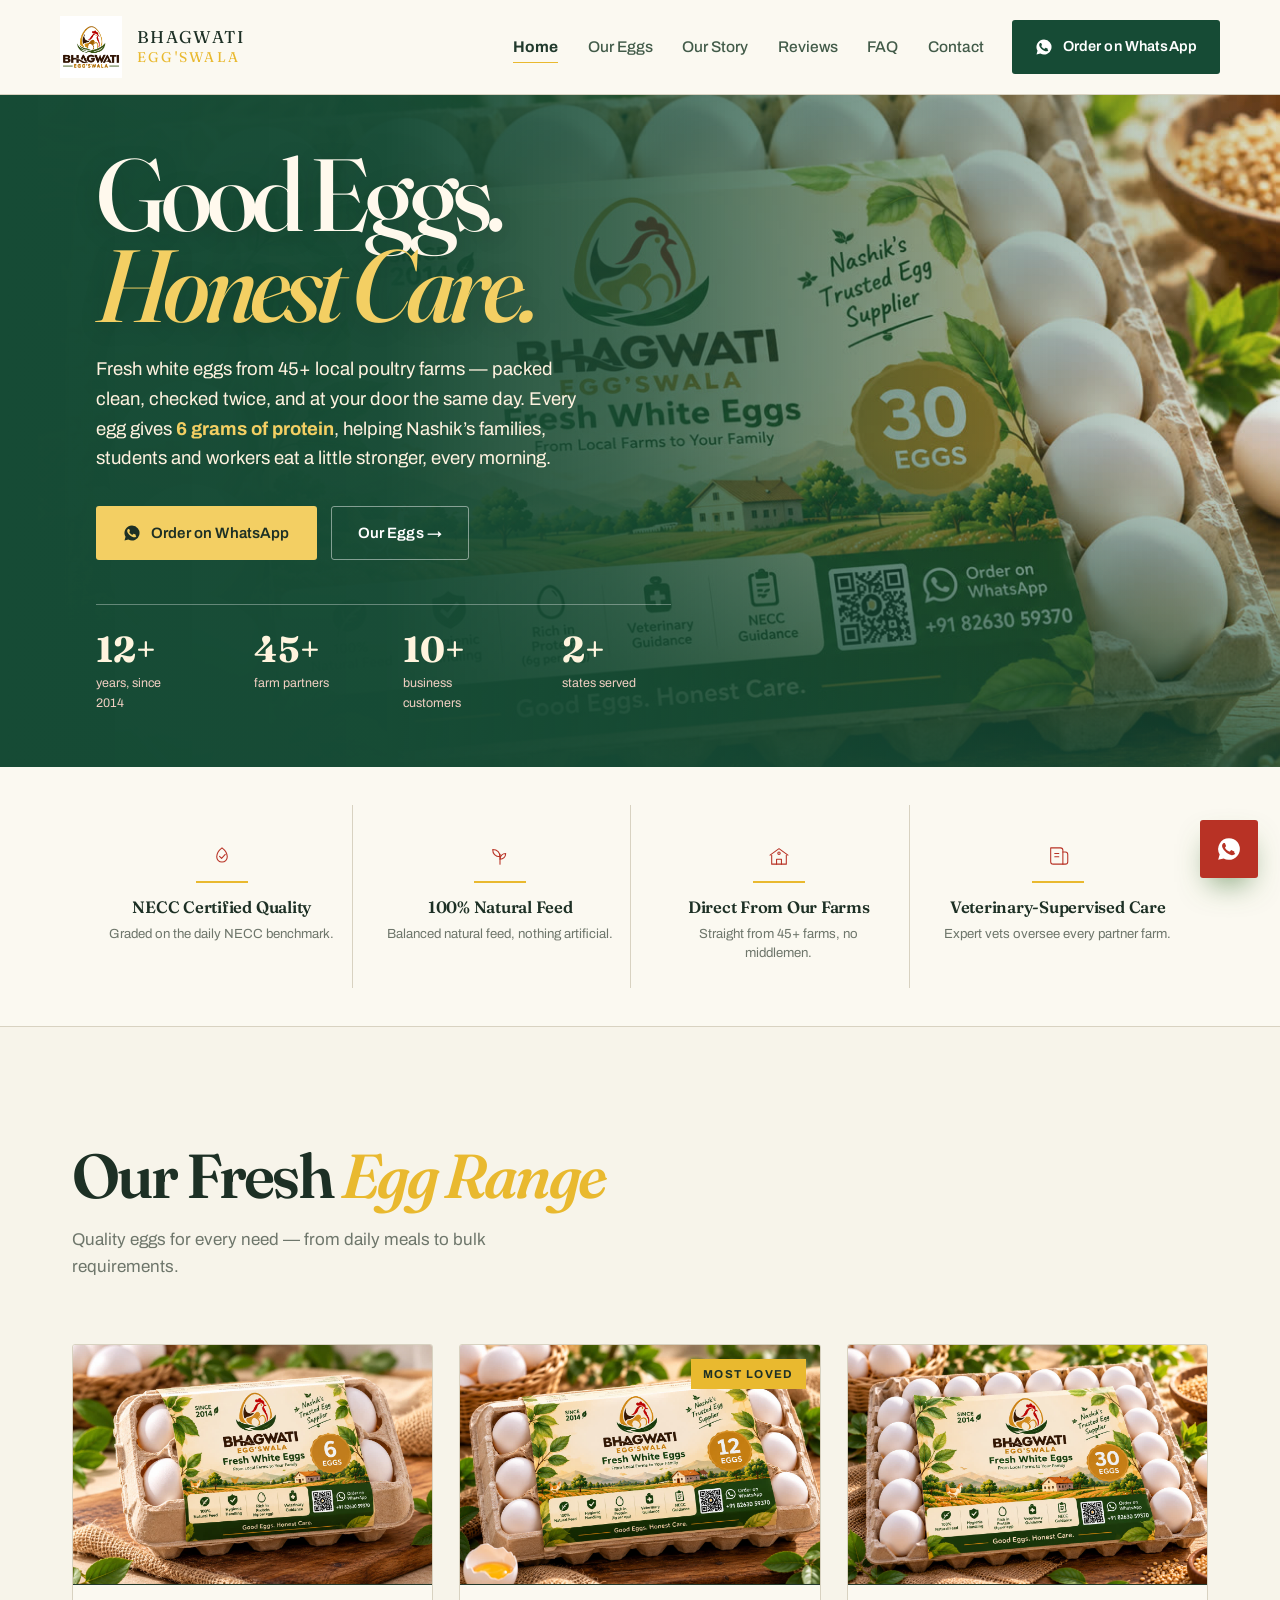
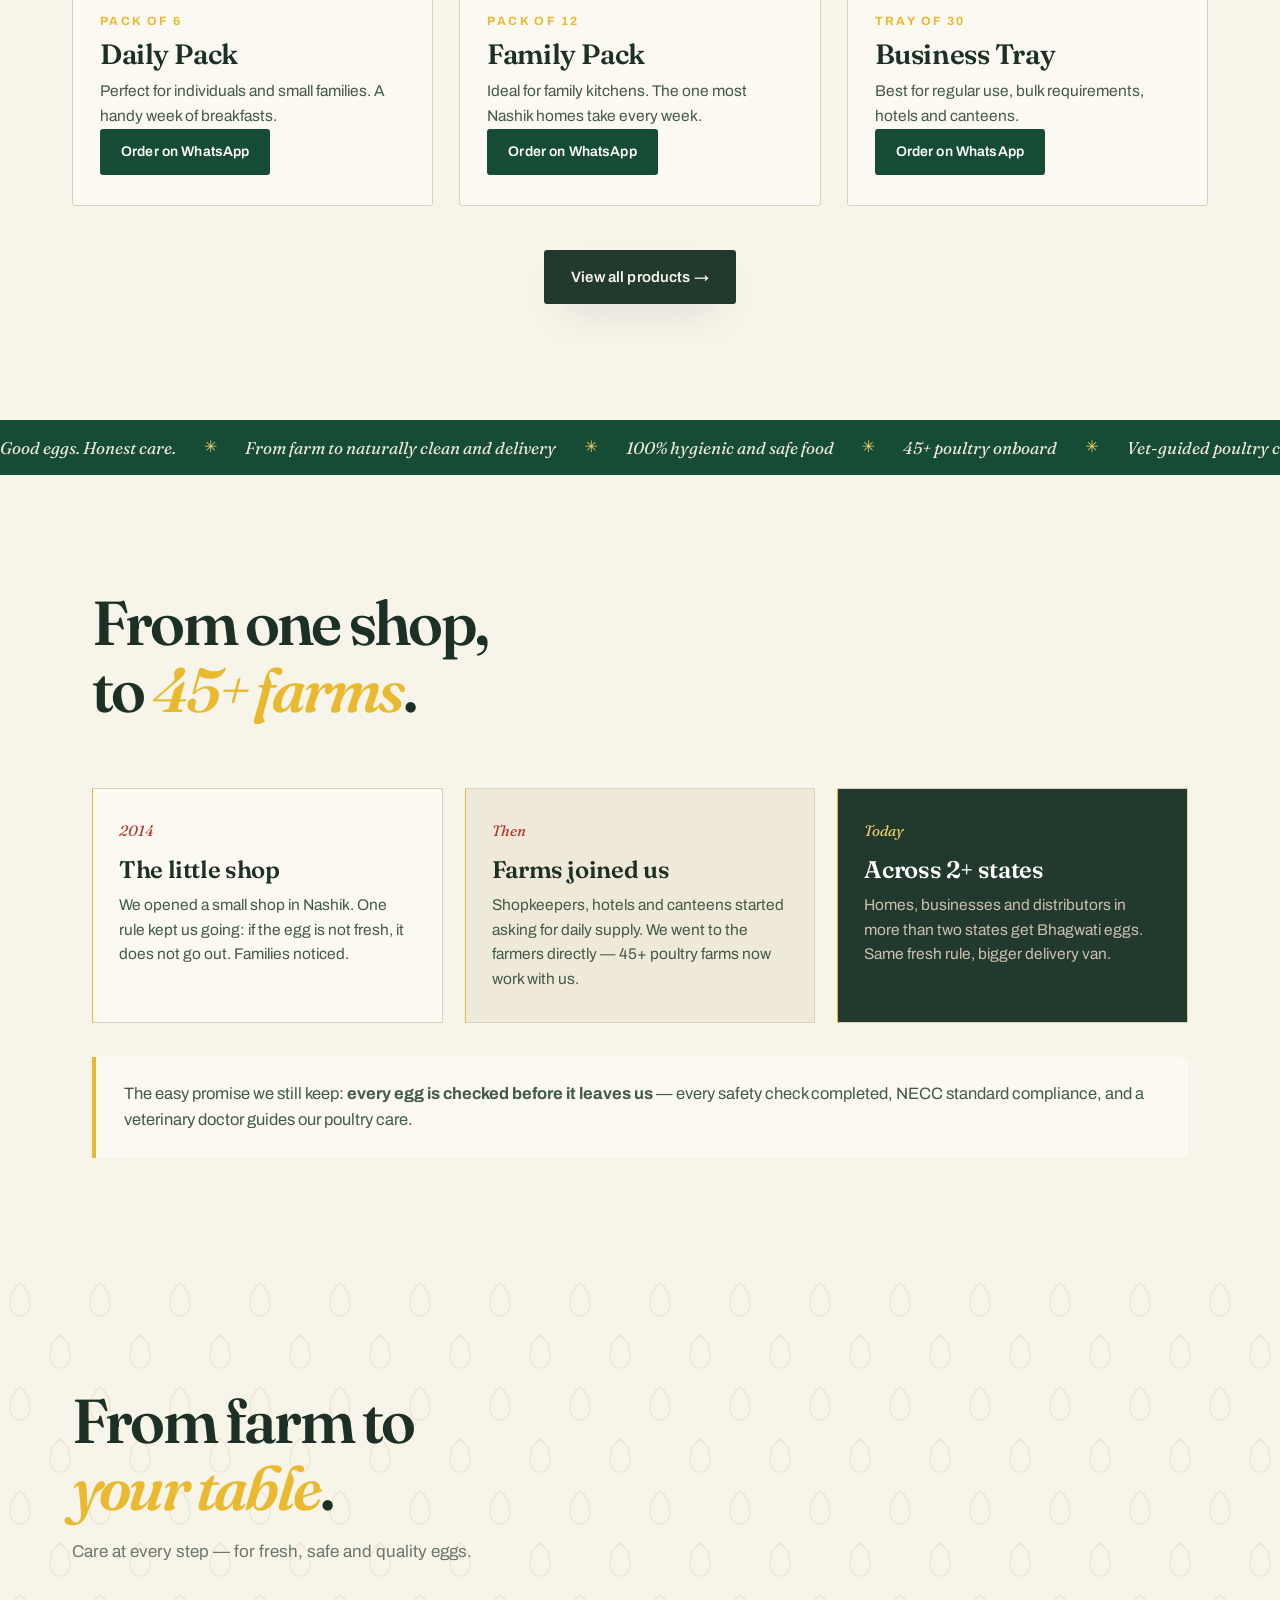
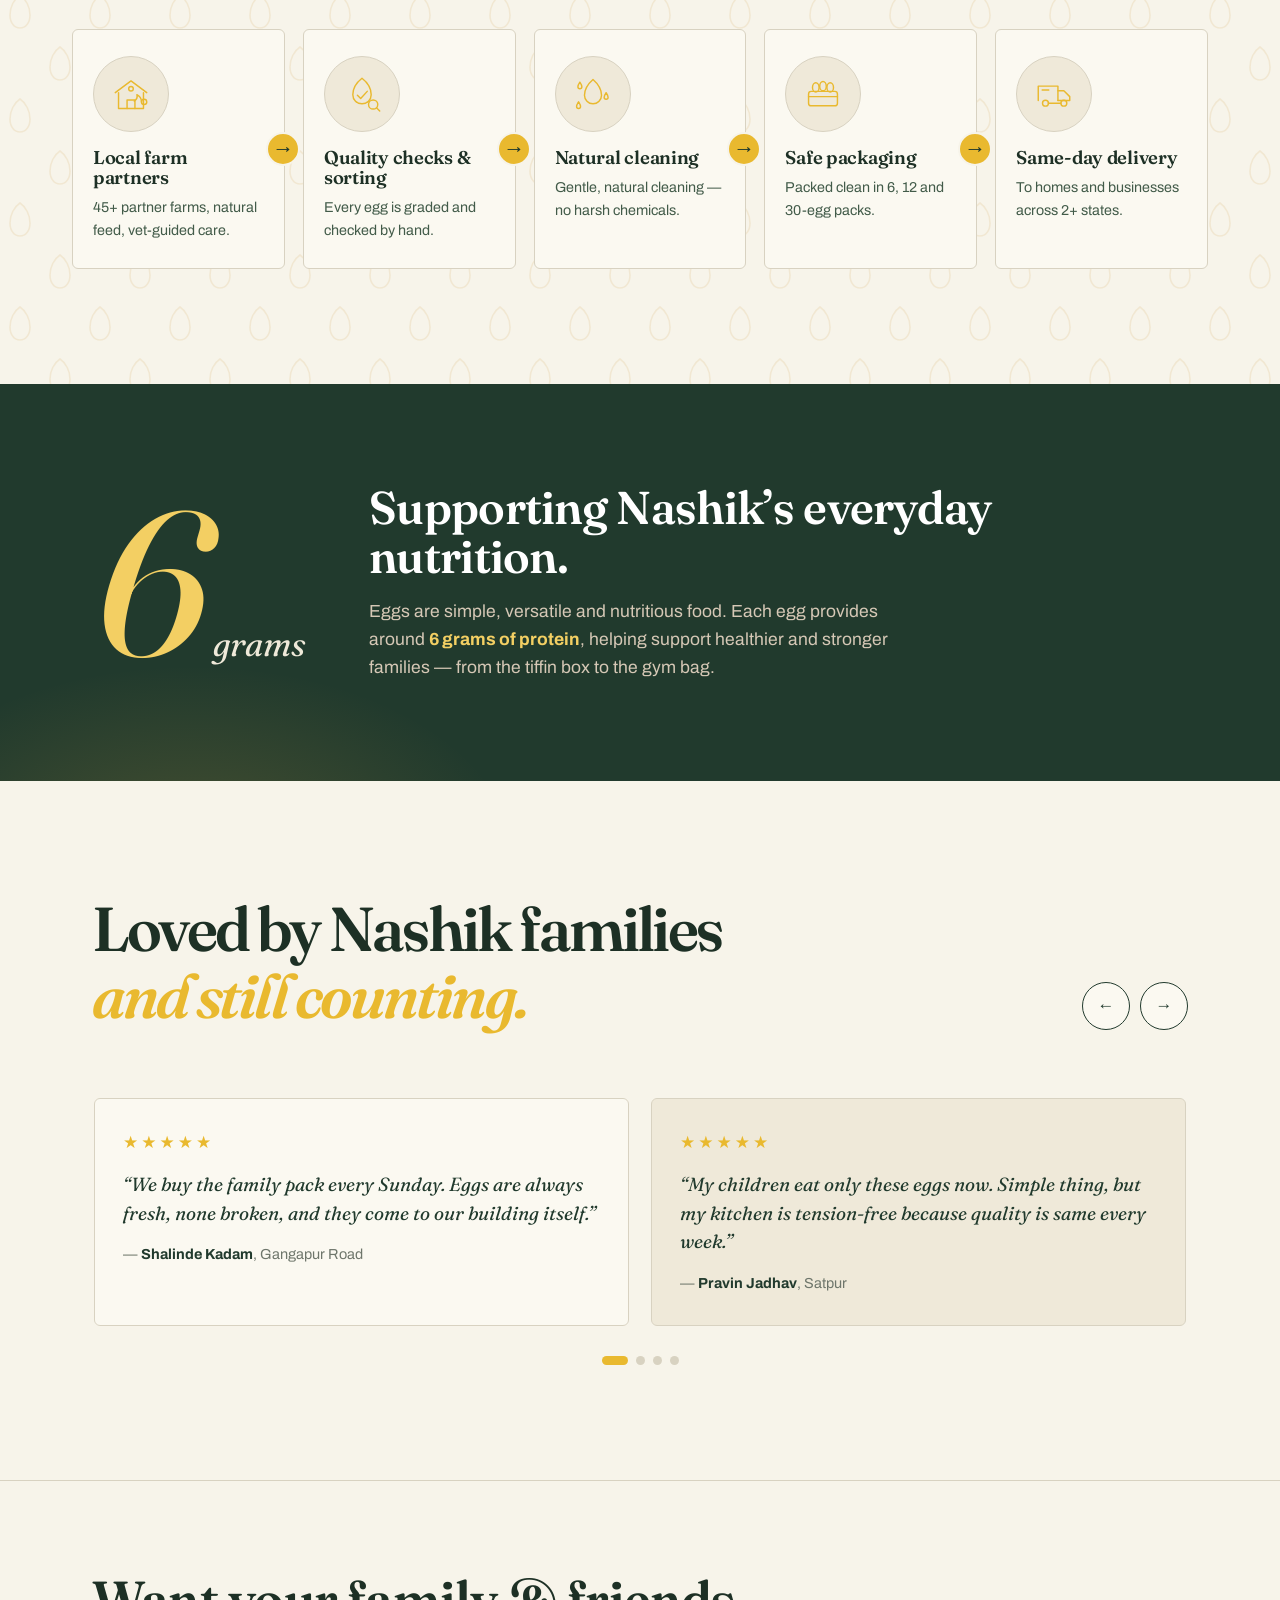
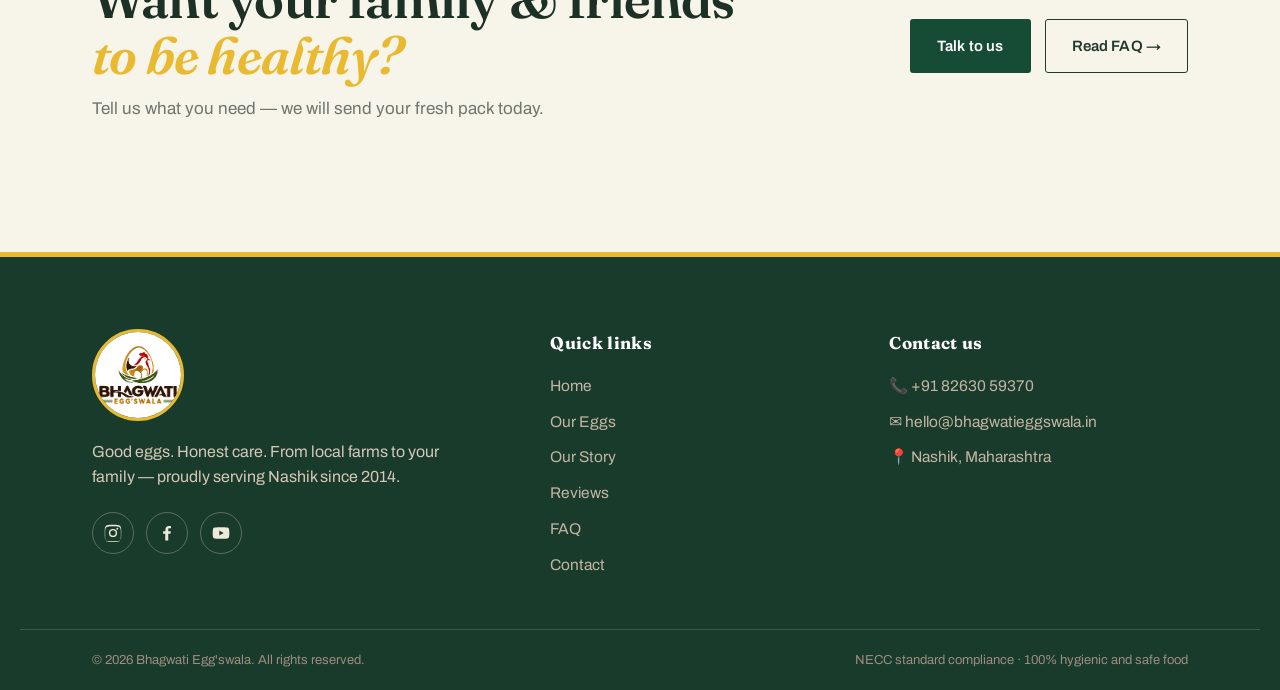
==== index.html @ ffb6ea3c "Add Bhagwati Egg'swala website" ====
<!DOCTYPE html>
<html lang="en">
<head>
<meta charset="UTF-8" />
<meta name="viewport" content="width=device-width, initial-scale=1.0" />
<title>Bhagwati Egg'swala — Nashik's Premium Eggs Brand | Farm-Fresh Eggs Since 2014</title>
<meta name="description" content="Nashik's premium eggs brand since 2014. 45+ poultry farm partners, packs of 6, 12 & 30, 100% natural feed, NECC standard compliance. From local farms to your family." />
<link rel="icon" href="assets/logo.jpg" />
<link rel="preconnect" href="https://fonts.googleapis.com" />
<link rel="preconnect" href="https://fonts.gstatic.com" crossorigin />
<link href="https://fonts.googleapis.com/css2?family=Fraunces:ital,opsz,wght@0,9..144,300..900;1,9..144,300..900&family=Archivo:wght@400;500;600;700&display=swap" rel="stylesheet" />
<link rel="stylesheet" href="styles.css" />
</head>
<body>

<!-- ======= HEADER ======= -->
<header class="site-header" id="top">
  <div class="header-inner">
    <a href="index.html" class="brand" aria-label="Bhagwati Egg'swala home">
      <img src="assets/logo.jpg" alt="Bhagwati Egg'swala logo" />
      <span class="brand-text">Bhagwati<br /><em>Egg'swala</em></span>
    </a>

    <nav class="main-nav" id="mainNav" aria-label="Main navigation">
      <a href="index.html" class="active">Home</a>
      <a href="products.html">Our Eggs</a>
      <a href="#story">Our Story</a>
      <a href="#reviews">Reviews</a>
      <a href="faq.html">FAQ</a>
      <a href="contact.html">Contact</a>
    </nav>

    <a class="btn btn-wa header-cta" href="https://wa.me/918263059370?text=Hi%20Bhagwati%20Egg'swala%2C%20I%20want%20to%20order%20fresh%20eggs" target="_blank" rel="noopener">
      <svg viewBox="0 0 24 24" width="18" height="18" aria-hidden="true"><path fill="currentColor" d="M12 2a10 10 0 0 0-8.6 15.1L2 22l5.1-1.3A10 10 0 1 0 12 2Zm5.8 14.2c-.2.7-1.4 1.3-2 1.4-.5.1-1.2.1-1.9-.1-.4-.1-1-.3-1.8-.6-3.1-1.3-5.1-4.4-5.3-4.6-.1-.2-1.2-1.6-1.2-3s.7-2.1 1-2.4c.2-.3.5-.4.7-.4h.5c.2 0 .4 0 .6.5l.8 2c.1.2.1.4 0 .5l-.3.5-.4.4c-.1.1-.3.3-.1.6.1.3.7 1.2 1.6 1.9 1.1 1 2 1.3 2.3 1.4.3.1.4.1.6-.1l.9-1c.2-.2.4-.2.6-.1l2 .9c.2.1.4.2.5.3.1.2.1.7-.1 1.4Z" /></svg>
      Order on WhatsApp
    </a>

    <button class="nav-toggle" id="navToggle" aria-label="Open menu" aria-expanded="false">
      <span></span><span></span>
    </button>
  </div>
</header>

<!-- ======= HERO ======= -->
<section class="hero">
  <div class="hero-bg" aria-hidden="true"></div>
  <div class="hero-inner">
    <div class="hero-copy">
      <p class="eyebrow"><span class="dot"></span> Nashik’s Premium Eggs Brand</p>
      <h1>Good Eggs.<br /><em>Honest Care.</em></h1>
      <p class="lede">
        Fresh white eggs from 45+ local poultry farms — packed clean, checked twice,
        and at your door the same day. Every egg gives <strong>6 grams of protein</strong>,
        helping Nashik’s families, students and workers eat a little stronger, every morning.
      </p>
      <div class="hero-actions">
        <a class="btn btn-wa" href="https://wa.me/918263059370?text=Hi%20Bhagwati%20Egg'swala%2C%20I%20want%20to%20order%20fresh%20eggs" target="_blank" rel="noopener">
          <svg viewBox="0 0 24 24" width="18" height="18" aria-hidden="true"><path fill="currentColor" d="M12 2a10 10 0 0 0-8.6 15.1L2 22l5.1-1.3A10 10 0 1 0 12 2Zm5.8 14.2c-.2.7-1.4 1.3-2 1.4-.5.1-1.2.1-1.9-.1-.4-.1-1-.3-1.8-.6-3.1-1.3-5.1-4.4-5.3-4.6-.1-.2-1.2-1.6-1.2-3s.7-2.1 1-2.4c.2-.3.5-.4.7-.4h.5c.2 0 .4 0 .6.5l.8 2c.1.2.1.4 0 .5l-.3.5-.4.4c-.1.1-.3.3-.1.6.1.3.7 1.2 1.6 1.9 1.1 1 2 1.3 2.3 1.4.3.1.4.1.6-.1l.9-1c.2-.2.4-.2.6-.1l2 .9c.2.1.4.2.5.3.1.2.1.7-.1 1.4Z" /></svg>
          Order on WhatsApp
        </a>
        <a class="btn btn-ghost" href="products.html">Our Eggs →</a>
      </div>

      <ul class="hero-stats">
        <li><strong>12+</strong><span>years, since 2014</span></li>
        <li><strong>45+</strong><span>farm partners</span></li>
        <li><strong>10+</strong><span>business customers</span></li>
        <li><strong>2+</strong><span>states served</span></li>
      </ul>
    </div>

    <div class="hero-card">
      <img src="assets/pack-12.jpg" alt="Bhagwati Egg'swala fresh white eggs — pack of 12 with brand sticker" />
      <span class="chip chip-since">Since 2014</span>
      <span class="chip chip-caption">From local farms<br />to your family ♡</span>
    </div>
  </div>
</section>

<!-- ======= TRUST CARDS ======= -->
<section class="trust">
  <div class="trust-inner">
    <article class="trust-card reveal">
      <span class="trust-icon" aria-hidden="true">
        <svg viewBox="0 0 64 64" width="26" height="26" fill="none" stroke="currentColor" stroke-width="2.6" stroke-linecap="round" stroke-linejoin="round"><path d="M32 12c-8 6-13 14-13 22a13 13 0 0 0 26 0c0-8-5-16-13-22Z" /><path d="m26 33 5 5 9-10" /></svg>
      </span>
      <h3>NECC Certified Quality</h3>
      <p>Graded on the daily NECC benchmark.</p>
    </article>
    <article class="trust-card reveal">
      <span class="trust-icon" aria-hidden="true">
        <svg viewBox="0 0 64 64" width="26" height="26" fill="none" stroke="currentColor" stroke-width="2.6" stroke-linecap="round" stroke-linejoin="round"><path d="M32 52V28" /><path d="M32 34c-12 0-18-8-18-18 12 0 18 8 18 18Z" /><path d="M32 40c8 0 14-6 14-14-8 0-14 6-14 14Z" /></svg>
      </span>
      <h3>100% Natural Feed</h3>
      <p>Balanced natural feed, nothing artificial.</p>
    </article>
    <article class="trust-card reveal">
      <span class="trust-icon" aria-hidden="true">
        <svg viewBox="0 0 64 64" width="26" height="26" fill="none" stroke="currentColor" stroke-width="2.6" stroke-linecap="round" stroke-linejoin="round"><path d="M10 30 32 14l22 16" /><path d="M14 30v22h36V30" /><path d="M26 52V40h12v12" /><circle cx="32" cy="25" r="3" /></svg>
      </span>
      <h3>Direct From Our Farms</h3>
      <p>Straight from 45+ farms, no middlemen.</p>
    </article>
    <article class="trust-card reveal">
      <span class="trust-icon" aria-hidden="true">
        <svg viewBox="0 0 64 64" width="26" height="26" fill="none" stroke="currentColor" stroke-width="2.6" stroke-linecap="round" stroke-linejoin="round"><path d="M14 12h24a6 6 0 0 1 6 6v34H20a6 6 0 0 1-6-6V12Z" /><path d="M44 22h6a6 6 0 0 1 6 6v18a6 6 0 0 1-6 6h-6" /><path d="M24 26h10M24 34h10" /></svg>
      </span>
      <h3>Veterinary-Supervised Care</h3>
      <p>Expert vets oversee every partner farm.</p>
    </article>
  </div>
</section>

<!-- ======= PRODUCT RANGE PREVIEW ======= -->
<section class="section range" id="eggs">
  <div class="section-head">
    <h2>Our Fresh <em>Egg Range</em></h2>
    <p class="section-sub">Quality eggs for every need — from daily meals to bulk requirements.</p>
  </div>

  <div class="pack-grid">
    <article class="pack reveal">
      <div class="pack-visual"><img src="assets/pack-6.jpg" alt="Pack of 6 Bhagwati fresh white eggs" loading="lazy" /></div>
      <div class="pack-info">
        <span class="pack-label">Pack of 6</span>
        <h3>Daily Pack</h3>
        <p>Perfect for individuals and small families. A handy week of breakfasts.</p>
        <a class="btn btn-wa btn-sm" href="https://wa.me/918263059370?text=I%20want%20to%20order%20the%20Pack%20of%206" target="_blank" rel="noopener">Order on WhatsApp</a>
      </div>
    </article>

    <article class="pack reveal">
      <span class="pack-badge">Most loved</span>
      <div class="pack-visual"><img src="assets/pack-12.jpg" alt="Pack of 12 Bhagwati fresh white eggs" loading="lazy" /></div>
      <div class="pack-info">
        <span class="pack-label">Pack of 12</span>
        <h3>Family Pack</h3>
        <p>Ideal for family kitchens. The one most Nashik homes take every week.</p>
        <a class="btn btn-wa btn-sm" href="https://wa.me/918263059370?text=I%20want%20to%20order%20the%20Pack%20of%2012" target="_blank" rel="noopener">Order on WhatsApp</a>
      </div>
    </article>

    <article class="pack reveal">
      <div class="pack-visual"><img src="assets/pack-30.jpg" alt="Tray of 30 Bhagwati fresh white eggs" loading="lazy" /></div>
      <div class="pack-info">
        <span class="pack-label">Tray of 30</span>
        <h3>Business Tray</h3>
        <p>Best for regular use, bulk requirements, hotels and canteens.</p>
        <a class="btn btn-wa btn-sm" href="https://wa.me/918263059370?text=I%20want%20to%20order%20the%20Tray%20of%2030" target="_blank" rel="noopener">Order on WhatsApp</a>
      </div>
    </article>
  </div>

  <div class="range-foot">
    <a class="btn btn-primary" href="products.html">View all products →</a>
  </div>
</section>

<!-- ======= TICKER ======= -->
<div class="ticker" aria-hidden="true">
  <div class="ticker-track">
    <span>Good eggs. Honest care.</span><i>✳</i>
    <span>From farm to naturally clean and delivery</span><i>✳</i>
    <span>100% hygienic and safe food</span><i>✳</i>
    <span>45+ poultry onboard</span><i>✳</i>
    <span>Vet-guided poultry care</span><i>✳</i>
    <span>Good eggs. Honest care.</span><i>✳</i>
    <span>From farm to naturally clean and delivery</span><i>✳</i>
    <span>100% hygienic and safe food</span><i>✳</i>
    <span>45+ poultry onboard</span><i>✳</i>
    <span>Vet-guided poultry care</span><i>✳</i>
  </div>
</div>

<!-- ======= STORY ======= -->
<section class="section story" id="story">
  <div class="section-head">
    <h2>From one shop,<br />to <em>45+ farms</em>.</h2>
  </div>

  <div class="story-grid">
    <article class="story-card">
      <span class="story-year">2014</span>
      <h3>The little shop</h3>
      <p>We opened a small shop in Nashik. One rule kept us going: if the egg is not fresh, it does not go out. Families noticed.</p>
    </article>
    <article class="story-card">
      <span class="story-year">Then</span>
      <h3>Farms joined us</h3>
      <p>Shopkeepers, hotels and canteens started asking for daily supply. We went to the farmers directly — 45+ poultry farms now work with us.</p>
    </article>
    <article class="story-card">
      <span class="story-year">Today</span>
      <h3>Across 2+ states</h3>
      <p>Homes, businesses and distributors in more than two states get Bhagwati eggs. Same fresh rule, bigger delivery van.</p>
    </article>
  </div>

  <p class="story-note">
    The easy promise we still keep: <strong>every egg is checked before it leaves us</strong> —
    every safety check completed, NECC standard compliance, and a veterinary doctor guides
    our poultry care.
  </p>
</section>

<!-- ======= JOURNEY / HOW IT WORKS ======= -->
<section class="section journey">
  <div class="section-head">
    <h2>From farm to<br /><em>your table</em>.</h2>
    <p class="section-sub">Care at every step — for fresh, safe and quality eggs.</p>
  </div>

  <ul class="journey-steps">
    <li class="reveal">
      <span class="step-art" aria-hidden="true">
        <svg viewBox="0 0 64 64" fill="none" stroke="currentColor" stroke-width="2.2" stroke-linecap="round" stroke-linejoin="round"><path d="M8 30 32 12l24 18" /><path d="M13 30v24h38V30" /><path d="M26 54V41h12v13" /><circle cx="32" cy="24" r="3.5" /><path d="M56 44a4 4 0 1 1-8 0 4 4 0 0 1 8 0Z" /><path d="M48 44c0-4-3-9-7-11 1 4-1 8-4 10" /></svg>
      </span>
      <h3>Local farm partners</h3>
      <p>45+ partner farms, natural feed, vet-guided care.</p>
    </li>
    <li class="reveal">
      <span class="step-art" aria-hidden="true">
        <svg viewBox="0 0 64 64" fill="none" stroke="currentColor" stroke-width="2.2" stroke-linecap="round" stroke-linejoin="round"><path d="M32 8c-9 7-14 16-14 25a14 14 0 0 0 28 0c0-9-5-18-14-25Z" /><path d="m25 34 5 5 10-11" /><circle cx="49" cy="48" r="7" /><path d="m54 53 5 5" /></svg>
      </span>
      <h3>Quality checks &amp; sorting</h3>
      <p>Every egg is graded and checked by hand.</p>
    </li>
    <li class="reveal">
      <span class="step-art" aria-hidden="true">
        <svg viewBox="0 0 64 64" fill="none" stroke="currentColor" stroke-width="2.2" stroke-linecap="round" stroke-linejoin="round"><path d="M32 10c-8 7-13 15-13 24a13 13 0 0 0 26 0c0-9-5-17-13-24Z" /><path d="M12 14c-2 3-3 5-3 7a3 3 0 0 0 6 0c0-2-1-4-3-7Z" /><path d="M52 30c-2 3-3 5-3 7a3 3 0 0 0 6 0c0-2-1-4-3-7Z" /><path d="M10 44c-2 3-3 5-3 7a3 3 0 0 0 6 0c0-2-1-4-3-7Z" /></svg>
      </span>
      <h3>Natural cleaning</h3>
      <p>Gentle, natural cleaning — no harsh chemicals.</p>
    </li>
    <li class="reveal">
      <span class="step-art" aria-hidden="true">
        <svg viewBox="0 0 64 64" fill="none" stroke="currentColor" stroke-width="2.2" stroke-linecap="round" stroke-linejoin="round"><rect x="10" y="28" width="44" height="22" rx="4" /><path d="M10 36h44" /><ellipse cx="21" cy="22" rx="5" ry="7" /><ellipse cx="32" cy="20" rx="5" ry="7" /><ellipse cx="43" cy="22" rx="5" ry="7" /></svg>
      </span>
      <h3>Safe packaging</h3>
      <p>Packed clean in 6, 12 and 30-egg packs.</p>
    </li>
    <li class="reveal">
      <span class="step-art" aria-hidden="true">
        <svg viewBox="0 0 64 64" fill="none" stroke="currentColor" stroke-width="2.2" stroke-linecap="round" stroke-linejoin="round"><path d="M8 42V20h30v22" /><path d="M38 27h9l9 9v6H38" /><circle cx="19" cy="46" r="4.5" /><circle cx="47" cy="46" r="4.5" /><path d="M23.5 46h19" /><path d="M14 26h10" /></svg>
      </span>
      <h3>Same-day delivery</h3>
      <p>To homes and businesses across 2+ states.</p>
    </li>
  </ul>
</section>

<!-- ======= PROTEIN BAND ======= -->
<section class="protein">
  <div class="protein-inner">
    <div class="protein-big"><span>6</span><small>grams</small></div>
    <div class="protein-copy">
      <h2>Supporting Nashik’s everyday nutrition.</h2>
      <p>
        Eggs are simple, versatile and nutritious food. Each egg provides around
        <strong>6 grams of protein</strong>, helping support healthier and stronger families —
        from the tiffin box to the gym bag.
      </p>
    </div>
  </div>
</section>

<!-- ======= REVIEWS (SLIDER) ======= -->
<section class="section reviews" id="reviews">
  <div class="section-head reviews-head">
    <div>
      <h2>Loved by Nashik families<br /><em>and still counting.</em></h2>
    </div>
    <div class="rv-nav">
      <button class="rv-btn rv-prev" type="button" aria-label="Previous reviews">←</button>
      <button class="rv-btn rv-next" type="button" aria-label="Next reviews">→</button>
    </div>
  </div>

  <div class="reviews-slider">
    <div class="reviews-viewport">
      <div class="reviews-track">
        <figure class="review-card">
          <div class="stars">★★★★★</div>
          <blockquote>“We buy the family pack every Sunday. Eggs are always fresh, none broken, and they come to our building itself.”</blockquote>
          <figcaption>— <strong>Shalinde Kadam</strong>, Gangapur Road</figcaption>
        </figure>
        <figure class="review-card">
          <div class="stars">★★★★★</div>
          <blockquote>“My children eat only these eggs now. Simple thing, but my kitchen is tension-free because quality is same every week.”</blockquote>
          <figcaption>— <strong>Pravin Jadhav</strong>, Satpur</figcaption>
        </figure>
        <figure class="review-card">
          <div class="stars">★★★★★</div>
          <blockquote>“We take 30-egg trays for our hotel. Never late, never bad. Bhagwati bhai’s word is enough for us.”</blockquote>
          <figcaption>— <strong>Anil Pawar</strong>, Canteen owner, Nashik</figcaption>
        </figure>
        <figure class="review-card">
          <div class="stars">★★★★★</div>
          <blockquote>“10 years we are buying from the same shop. They still remember our name. That is rare.”</blockquote>
          <figcaption>— <strong>Mangal Wagh</strong>, Old Nashik</figcaption>
        </figure>
        <figure class="review-card">
          <div class="stars">★★★★★</div>
          <blockquote>“Tray reaches our bakery before 7 am every day. Fresh, clean and properly packed — that is why we never changed supplier.”</blockquote>
          <figcaption>— <strong>Sagar Shah</strong>, Bakery, Panchavati</figcaption>
        </figure>
      </div>
    </div>
    <div class="rv-dots" role="tablist" aria-label="Review pages"></div>
  </div>
</section>

<!-- ======= CONTACT CTA BAND ======= -->
<section class="cta-band">
  <div class="cta-inner">
    <div>
      <h2>Want your family &amp; friends<br /><em>to be healthy?</em></h2>
      <p>Tell us what you need — we will send your fresh pack today.</p>
    </div>
    <div class="cta-actions">
      <a class="btn btn-wa" href="contact.html">Talk to us</a>
      <a class="btn btn-ghost" href="faq.html">Read FAQ →</a>
    </div>
  </div>
</section>

<!-- ======= FOOTER ======= -->
<footer class="site-footer">
  <div class="footer-top">
    <div class="footer-brand">
      <img src="assets/logo.jpg" alt="Bhagwati Egg'swala logo" />
      <p>Good eggs. Honest care. From local farms to your family — proudly serving Nashik since 2014.</p>
      <div class="socials">
        <a href="https://instagram.com/" target="_blank" rel="noopener" aria-label="Instagram">
          <svg viewBox="0 0 24 24" width="20" height="20"><path fill="currentColor" d="M12 2.2c3.2 0 3.6 0 4.9.1 1.2.1 1.8.2 2.2.4.6.2 1 .5 1.4.9.4.4.7.8.9 1.4.2.4.4 1 .4 2.2.1 1.3.1 1.7.1 4.9s0 3.6-.1 4.9c-.1 1.2-.2 1.8-.4 2.2-.2.6-.5 1-.9 1.4-.4.4-.8.7-1.4.9-.4.2-1 .4-2.2.4-1.3.1-1.7.1-4.9.1s-3.6 0-4.9-.1c-1.2-.1-1.8-.2-2.2-.4-.6-.2-1-.5-1.4-.9-.4-.4-.7-.8-.9-1.4-.2-.4-.4-1-.4-2.2-.1-1.3-.1-1.7-.1-4.9s0-3.6.1-4.9c.1-1.2.2-1.8.4-2.2.2-.6.5-1 .9-1.4.4-.4.8-.7 1.4-.9.4-.2 1-.4 2.2-.4 1.3-.1 1.7-.1 4.9-.1Zm0 1.8c-3.1 0-3.5 0-4.7.1-1.1.1-1.7.2-2.1.4-.5.2-.9.4-1.3.8-.4.4-.6.8-.8 1.3-.2.4-.3 1-.4 2.1-.1 1.2-.1 1.6-.1 4.7s0 3.5.1 4.7c.1 1.1.2 1.7.4 2.1.2.5.4.9.8 1.3.4.4.8.6 1.3.8.4.2 1 .3 2.1.4 1.2.1 1.6.1 4.7.1s3.5 0 4.7-.1c1.1-.1 1.7-.2 2.1-.4.5-.2.9-.4 1.3-.8.4-.4.6-.8.8-1.3.2-.4.3-1 .4-2.1.1-1.2.1-1.6.1-4.7s0-3.5-.1-4.7c-.1-1.1-.2-1.7-.4-2.1-.2-.5-.4-.9-.8-1.3-.4-.4-.8-.6-1.3-.8-.4-.2-1-.3-2.1-.4-1.2-.1-1.6-.1-4.7-.1Zm0 3.1a4.9 4.9 0 1 1 0 9.8 4.9 4.9 0 0 1 0-9.8Zm0 8.1a3.2 3.2 0 1 0 0-6.4 3.2 3.2 0 0 0 0 6.4Zm6.3-8.3a1.1 1.1 0 1 1-2.3 0 1.1 1.1 0 0 1 2.3 0Z" /></svg>
        </a>
        <a href="https://facebook.com/" target="_blank" rel="noopener" aria-label="Facebook">
          <svg viewBox="0 0 24 24" width="20" height="20"><path fill="currentColor" d="M13.5 21v-8h2.7l.4-3.1h-3.1V7.9c0-.9.3-1.5 1.6-1.5h1.7V3.6c-.3 0-1.3-.1-2.5-.1-2.5 0-4.2 1.5-4.2 4.3v2.1H7.3V13h2.6v8h3.6Z" /></svg>
        </a>
        <a href="https://youtube.com/" target="_blank" rel="noopener" aria-label="YouTube">
          <svg viewBox="0 0 24 24" width="20" height="20"><path fill="currentColor" d="M21.6 7.2a2.5 2.5 0 0 0-1.8-1.8C18.2 5 12 5 12 5s-6.2 0-7.8.4A2.5 2.5 0 0 0 2.4 7.2 26.3 26.3 0 0 0 2 12a26.3 26.3 0 0 0 .4 4.8 2.5 2.5 0 0 0 1.8 1.8C5.8 19 12 19 12 19s6.2 0 7.8-.4a2.5 2.5 0 0 0 1.8-1.8A26.3 26.3 0 0 0 22 12a26.3 26.3 0 0 0-.4-4.8ZM10 15V9l5.2 3L10 15Z" /></svg>
        </a>
      </div>
    </div>

    <nav class="footer-links" aria-label="Quick links">
      <h4>Quick links</h4>
      <a href="index.html">Home</a>
      <a href="products.html">Our Eggs</a>
      <a href="index.html#story">Our Story</a>
      <a href="index.html#reviews">Reviews</a>
      <a href="faq.html">FAQ</a>
      <a href="contact.html">Contact</a>
    </nav>

    <div class="footer-contact">
      <h4>Contact us</h4>
      <a href="tel:+918263059370">📞 +91 82630 59370</a>
      <a href="mailto:hello@bhagwatieggswala.in">✉️ hello@bhagwatieggswala.in</a>
      <span>📍 Nashik, Maharashtra</span>
    </div>
  </div>

  <div class="footer-bottom">
    <span>© <span id="year"></span> Bhagwati Egg'swala. All rights reserved.</span>
    <span>NECC standard compliance · 100% hygienic and safe food</span>
  </div>
</footer>

<a class="wa-float" href="https://wa.me/918263059370?text=Hi%20Bhagwati%20Egg'swala%2C%20I%20want%20to%20order%20fresh%20eggs" target="_blank" rel="noopener" aria-label="Order on WhatsApp">
  <svg viewBox="0 0 24 24" width="26" height="26"><path fill="currentColor" d="M12 2a10 10 0 0 0-8.6 15.1L2 22l5.1-1.3A10 10 0 1 0 12 2Zm5.8 14.2c-.2.7-1.4 1.3-2 1.4-.5.1-1.2.1-1.9-.1-.4-.1-1-.3-1.8-.6-3.1-1.3-5.1-4.4-5.3-4.6-.1-.2-1.2-1.6-1.2-3s.7-2.1 1-2.4c.2-.3.5-.4.7-.4h.5c.2 0 .4 0 .6.5l.8 2c.1.2.1.4 0 .5l-.3.5-.4.4c-.1.1-.3.3-.1.6.1.3.7 1.2 1.6 1.9 1.1 1 2 1.3 2.3 1.4.3.1.4.1.6-.1l.9-1c.2-.2.4-.2.6-.1l2 .9c.2.1.4.2.5.3.1.2.1.7-.1 1.4Z" /></svg>
</a>

<script src="script.js"></script>
</body>
</html>
---- styles.css ----
/* ==========================================================
   Bhagwati Egg'swala — warm editorial style
   Palette taken from the logo: brown, gold, red, green
   ========================================================== */

:root {
  --cream: #faf4e9;
  --cream-2: #f3ead9;
  --paper: #fffdf7;
  --brown: #3a2317;
  --brown-2: #5b3d2a;
  --gold: #c8912b;
  --gold-2: #e0aa3f;
  --red: #b92b21;
  --green: #3d7233;
  --ink: #2b1c12;
  --muted: #7a6a5b;
  --line: #e3d7c2;
  --shadow: 0 18px 40px -22px rgba(58, 35, 23, 0.45);
  --radius: 18px;
  --serif: "Fraunces", Georgia, serif;
  --sans: "Archivo", system-ui, sans-serif;
  --egg-grid: url("data:image/svg+xml,%3Csvg xmlns='http://www.w3.org/2000/svg' width='80' height='104' viewBox='0 0 80 104'%3E%3Cg fill='none' stroke='%23c8912b' stroke-opacity='.13' stroke-width='1.6'%3E%3Cpath d='M20 10c-6 4-10 12-10 20 0 8 4.5 13 10 13s10-5 10-13c0-8-4-16-10-20z'/%3E%3Cpath d='M60 62c-6 4-10 12-10 20 0 8 4.5 13 10 13s10-5 10-13c0-8-4-16-10-20z'/%3E%3C/g%3E%3C/svg%3E");
  background-size: 80px 104px;
}

* { box-sizing: border-box; margin: 0; padding: 0; }

html { scroll-behavior: smooth; }

body {
  font-family: var(--sans);
  background: var(--cream);
  color: var(--ink);
  line-height: 1.6;
  -webkit-font-smoothing: antialiased;
  overflow-x: hidden;
}

img { max-width: 100%; display: block; }
a { color: inherit; }

h1, h2, h3 { font-family: var(--serif); font-weight: 600; line-height: 1.08; letter-spacing: -0.015em; }
h1 em, h2 em { font-style: italic; color: var(--gold); }

.section { padding: clamp(64px, 9vw, 128px) clamp(20px, 6vw, 72px); max-width: 1240px; margin: 0 auto; }

.section-head { margin-bottom: clamp(36px, 5vw, 64px); position: relative; }
.section-head h2 { font-size: clamp(34px, 5.4vw, 62px); }
.section-sub { color: var(--muted); max-width: 46ch; margin-top: 16px; font-size: 17px; }

/* ---------- buttons ---------- */
.btn {
  display: inline-flex; align-items: center; gap: 10px;
  font-family: var(--sans); font-weight: 600; font-size: 15px;
  padding: 14px 26px; border-radius: 999px;
  text-decoration: none; border: 1.5px solid transparent;
  cursor: pointer; transition: transform 0.2s ease, box-shadow 0.2s ease, background 0.2s ease;
}
.btn:hover { transform: translateY(-2px); }
.btn-primary { background: var(--brown); color: var(--cream); box-shadow: var(--shadow); }
.btn-primary:hover { background: var(--ink); }
.btn-ghost { border-color: var(--brown); color: var(--brown); }
.btn-ghost:hover { background: var(--brown); color: var(--cream); }
.btn-wa { background: var(--green); color: #fff; }
.btn-wa:hover { background: #2f5c27; }
.btn-block { width: 100%; justify-content: center; }
.btn-sm { padding: 11px 20px; font-size: 14px; }

/* ---------- header ---------- */
.site-header {
  position: sticky; top: 0; z-index: 60;
  background: rgba(250, 244, 233, 0.88);
  backdrop-filter: blur(12px);
  border-bottom: 1px solid var(--line);
}
.header-inner {
  max-width: 1240px; margin: 0 auto;
  padding: 12px clamp(20px, 4vw, 40px);
  display: flex; align-items: center; gap: 24px;
}
.brand { display: flex; align-items: center; gap: 12px; text-decoration: none; }
.brand img {
  width: 46px; height: 46px; border-radius: 50%;
  object-fit: cover; border: 2px solid var(--brown);
  background: #fff;
}
.brand-text {
  font-family: var(--serif); font-size: 15px; line-height: 1.1;
  text-transform: uppercase; letter-spacing: 0.08em;
}
.brand-text em { font-style: normal; color: var(--gold); font-size: 13px; letter-spacing: 0.16em; }

.main-nav { margin-left: auto; display: flex; gap: 28px; }
.main-nav a {
  text-decoration: none; font-size: 14.5px; font-weight: 500;
  color: var(--brown-2); position: relative; padding: 4px 0;
}
.main-nav a::after {
  content: ""; position: absolute; left: 0; bottom: 0;
  width: 0; height: 1.5px; background: var(--gold); transition: width 0.25s ease;
}
.main-nav a:hover::after, .main-nav a.active::after { width: 100%; }
.main-nav a.active { color: var(--brown); font-weight: 700; }
.header-cta { padding: 11px 20px; font-size: 14px; }

.nav-toggle {
  display: none; background: none; border: 0; cursor: pointer;
  width: 40px; height: 40px; flex-direction: column; justify-content: center; gap: 6px; margin-left: auto;
}
.nav-toggle span { display: block; height: 2px; background: var(--brown); border-radius: 2px; transition: 0.25s; }
.nav-toggle[aria-expanded="true"] span:first-child { transform: translateY(4px) rotate(45deg); }
.nav-toggle[aria-expanded="true"] span:last-child { transform: translateY(-4px) rotate(-45deg); }

/* ---------- hero ---------- */
.hero { position: relative; background: var(--cream); border-bottom: 1px solid var(--line); overflow: hidden; }
.hero-bg { position: absolute; inset: 0; }
.hero-bg::before {
  content: ""; position: absolute; inset: 0;
  background: url("assets/pack-30.jpg") center 32% / cover no-repeat;
  filter: saturate(0.92);
}
.hero-bg::after {
  content: ""; position: absolute; inset: 0;
  background:
    linear-gradient(100deg, var(--cream) 26%, rgba(250, 244, 233, 0.95) 44%, rgba(250, 244, 233, 0.6) 68%, rgba(250, 244, 233, 0.25) 100%),
    linear-gradient(180deg, var(--cream) 0%, transparent 14%, transparent 86%, var(--cream) 100%);
}
.hero-inner {
  position: relative; z-index: 1;
  max-width: 1240px; margin: 0 auto;
  padding: clamp(48px, 7vw, 104px) clamp(20px, 6vw, 72px);
  display: grid; grid-template-columns: 1.08fr 0.92fr; gap: clamp(32px, 5vw, 72px);
  align-items: center;
}
.eyebrow {
  display: inline-flex; align-items: center; gap: 10px;
  font-size: 13px; font-weight: 600; letter-spacing: 0.18em; text-transform: uppercase;
  color: var(--brown-2); margin-bottom: 22px;
  background: var(--paper); border: 1px solid var(--line);
  padding: 8px 16px; border-radius: 999px;
}
.eyebrow .dot { width: 8px; height: 8px; border-radius: 50%; background: var(--red); animation: pulse 2s infinite; }
.eyebrow.light { background: rgba(255, 255, 255, 0.14); border-color: rgba(255, 255, 255, 0.35); color: #fff; }
@keyframes pulse { 50% { opacity: 0.35; } }

.hero h1 { font-size: clamp(42px, 6.4vw, 84px); font-weight: 500; }
.lede { font-size: clamp(16px, 1.4vw, 18.5px); color: var(--brown-2); max-width: 52ch; margin-top: 24px; }
.lede strong { color: var(--red); font-weight: 700; }

.hero-actions { display: flex; flex-wrap: wrap; gap: 14px; margin-top: 32px; }

.hero-stats {
  list-style: none; display: grid; grid-template-columns: repeat(4, auto);
  gap: clamp(18px, 3vw, 40px); margin-top: 44px;
  border-top: 1px dashed var(--line); padding-top: 26px;
}
.hero-stats li { display: flex; flex-direction: column; }
.hero-stats strong { font-family: var(--serif); font-size: clamp(26px, 3vw, 36px); color: var(--brown); line-height: 1; }
.hero-stats span { font-size: 12.5px; color: var(--muted); margin-top: 6px; max-width: 12ch; }

/* hero side card */
.hero-card { position: relative; transform: rotate(2deg); }
.hero-card img {
  width: 100%; border-radius: 26px;
  border: 2px solid var(--brown);
  box-shadow: 0 44px 70px -34px rgba(58, 35, 23, 0.65);
}
.chip {
  position: absolute; z-index: 2;
  font-family: var(--serif); font-style: italic; line-height: 1.25;
  box-shadow: var(--shadow);
}
.chip-since {
  top: -18px; left: -12px;
  background: var(--red); color: #fff;
  font-size: 19px; padding: 12px 20px; border-radius: 999px;
  border: 2px solid var(--paper); transform: rotate(-7deg);
}
.chip-caption {
  bottom: -20px; right: -8px;
  background: var(--gold-2); color: var(--brown);
  font-size: 16px; padding: 12px 18px;
  transform: rotate(-3deg);
  clip-path: polygon(2% 6%, 98% 0, 100% 92%, 4% 100%);
}

/* ---------- trust cards ---------- */
.trust {
  background-color: var(--paper);
  background-image: var(--egg-grid);
  background-size: 80px 104px;
  border-bottom: 1px solid var(--line);
}
.trust-inner {
  max-width: 1240px; margin: 0 auto;
  padding: clamp(28px, 4vw, 44px) clamp(20px, 6vw, 72px);
  display: grid; grid-template-columns: repeat(4, 1fr); gap: 18px;
}
.trust-card {
  display: flex; flex-direction: column; align-items: center;
  text-align: center; padding: 26px 16px;
  background: var(--cream); border: 1px solid var(--line); border-radius: 16px;
  transition: transform 0.25s ease, border-color 0.25s ease;
}
.trust-card:hover { transform: translateY(-5px); border-color: var(--gold); }
.trust-icon {
  display: inline-flex; align-items: center; justify-content: center;
  width: 52px; height: 52px; margin-bottom: 14px;
  background: var(--cream-2); border: 1px solid var(--line); border-radius: 50%;
  color: var(--green);
}
.trust-card h3 { font-size: 16.5px; line-height: 1.3; }
.trust-card p { font-size: 13.2px; color: var(--muted); margin-top: 7px; line-height: 1.4; }

/* ---------- ticker ---------- */
.ticker {
  background: var(--brown); color: var(--cream-2);
  overflow: hidden; padding: 14px 0;
  border-top: 3px solid var(--gold);
}
.ticker-track {
  display: flex; gap: 28px; white-space: nowrap;
  animation: scroll-x 32s linear infinite; width: max-content;
}
.ticker-track span { font-family: var(--serif); font-style: italic; font-size: 17px; }
.ticker-track i { color: var(--gold-2); font-style: normal; }
@keyframes scroll-x { to { transform: translateX(-50%); } }

/* ---------- story ---------- */
.story-grid { display: grid; grid-template-columns: repeat(3, 1fr); gap: 22px; }
.story-card {
  background: var(--paper); border: 1px solid var(--line);
  border-radius: var(--radius); padding: 30px 26px;
  position: relative; transition: transform 0.25s ease, box-shadow 0.25s ease;
}
.story-card:hover { transform: translateY(-6px); box-shadow: var(--shadow); }
.story-card:nth-child(2) { background: var(--cream-2); }
.story-card:nth-child(3) { background: var(--brown); color: var(--cream-2); }
.story-card:nth-child(3) h3 { color: #fff; }
.story-card:nth-child(3) p { color: #cdbfae; }
.story-year {
  font-family: var(--serif); font-style: italic; font-size: 15px;
  color: var(--red); display: block; margin-bottom: 14px;
}
.story-card:nth-child(3) .story-year { color: var(--gold-2); }
.story-card h3 { font-size: 24px; margin-bottom: 10px; }
.story-card p { font-size: 15.5px; color: var(--brown-2); }
.story-note {
  margin-top: 34px; padding: 24px 28px;
  background: var(--paper); border-left: 4px solid var(--gold);
  border-radius: 0 var(--radius) var(--radius) 0;
  font-size: 16.5px; color: var(--brown-2);
}

/* ---------- product range ---------- */
.range, .products-page, .faq {
  background-color: var(--cream-2);
  background-image: var(--egg-grid);
  background-size: 80px 104px;
}
.range, .products-page { max-width: none; }
.range > *, .products-page > * { max-width: 1240px; margin-left: auto; margin-right: auto; }
.pack-grid { display: grid; grid-template-columns: repeat(3, 1fr); gap: 26px; }
.pack {
  position: relative;
  background: var(--paper); border: 1.5px solid var(--brown);
  border-radius: 24px; overflow: hidden;
  display: flex; flex-direction: column;
  transition: transform 0.25s ease, box-shadow 0.25s ease;
}
.pack:hover { transform: translateY(-8px); box-shadow: 0 30px 50px -26px rgba(58, 35, 23, 0.55); }
.pack-badge {
  position: absolute; top: 14px; right: 14px; z-index: 3;
  background: var(--red); color: #fff; font-size: 11.5px; font-weight: 700;
  letter-spacing: 0.12em; text-transform: uppercase;
  padding: 6px 12px; border-radius: 999px;
  box-shadow: var(--shadow);
}
.pack-visual { height: 240px; overflow: hidden; border-bottom: 1.5px solid var(--brown); }
.pack-visual img { width: 100%; height: 100%; object-fit: cover; transition: transform 0.5s ease; }
.pack:hover .pack-visual img { transform: scale(1.05); }
.pack-info { padding: 26px 24px 28px; display: flex; flex-direction: column; flex: 1; }
.pack-label {
  font-size: 12px; font-weight: 700; letter-spacing: 0.2em; text-transform: uppercase;
  color: var(--gold); margin-bottom: 8px;
}
.pack-info h3 { font-size: 28px; margin-bottom: 10px; }
.pack-info p { font-size: 15.5px; color: var(--brown-2); }
.pack-facts { list-style: none; margin: 16px 0 22px; display: flex; flex-direction: column; gap: 7px; flex: 1; }
.pack-facts li { font-size: 14.2px; color: var(--brown-2); padding-left: 22px; position: relative; }
.pack-facts li::before { content: "✓"; position: absolute; left: 0; color: var(--green); font-weight: 700; }
.pack-info .btn { align-self: flex-start; margin-top: auto; }
.range-foot { text-align: center; margin-top: 44px; }
.range-note {
  margin-top: 30px; padding: 22px 28px; text-align: center;
  background: var(--paper); border: 1px dashed var(--brown-2); border-radius: var(--radius);
}
.range-note p { font-size: 16px; color: var(--brown-2); }
.range-note strong { color: var(--red); }

/* ---------- products page hero ---------- */
.page-hero {
  position: relative; min-height: 400px; overflow: hidden;
  display: flex; align-items: center; justify-content: center;
  text-align: center; border-bottom: 2px solid var(--brown);
}
.page-hero-bg { position: absolute; inset: 0; width: 100%; height: 100%; object-fit: cover; }
.page-hero::after {
  content: ""; position: absolute; inset: 0;
  background: linear-gradient(180deg, rgba(43, 28, 18, 0.55), rgba(43, 28, 18, 0.75));
}
.page-hero-copy { position: relative; z-index: 2; padding: 88px 24px; max-width: 760px; }
.page-hero-copy h1 { font-size: clamp(38px, 6vw, 68px); color: #fff; }
.page-hero-copy p { color: #eadfd0; font-size: 18px; margin-top: 16px; }

/* ---------- bulk ---------- */
.bulk { }
.bulk-card {
  background: var(--brown); color: var(--cream-2);
  border-radius: 28px; padding: clamp(32px, 5vw, 60px);
  display: grid; grid-template-columns: 1.4fr 0.8fr; gap: clamp(28px, 4vw, 56px);
  align-items: center;
  box-shadow: var(--shadow);
}
.bulk-label {
  display: inline-block; margin-bottom: 12px;
  font-size: 13px; font-weight: 700; letter-spacing: 0.22em; text-transform: uppercase;
  color: var(--gold-2);
}
.bulk-card h2 { color: #fff; font-size: clamp(28px, 4vw, 46px); margin-bottom: 16px; }
.bulk-card p { font-size: 16.5px; color: #d6c8b6; max-width: 58ch; }
.bulk-actions { display: flex; flex-wrap: wrap; gap: 14px; margin-top: 28px; }
.bulk .btn-ghost { border-color: var(--cream-2); color: var(--cream-2); }
.bulk .btn-ghost:hover { background: var(--cream-2); color: var(--brown); }
.bulk-points { list-style: none; display: flex; flex-direction: column; gap: 12px; }
.bulk-points li {
  background: rgba(255, 255, 255, 0.06);
  border: 1px solid rgba(255, 255, 255, 0.14);
  border-radius: 14px; padding: 15px 18px; font-size: 15px;
}
.bulk-points strong {
  color: var(--gold-2); font-family: var(--serif); font-size: 20px; margin-right: 8px;
}

/* ---------- journey ---------- */
.journey {
  background-color: var(--cream);
  background-image: var(--egg-grid);
  background-size: 80px 104px;
  max-width: none;
}
.journey > * { max-width: 1240px; margin-left: auto; margin-right: auto; }
.journey-steps {
  list-style: none; display: grid; grid-template-columns: repeat(5, 1fr); gap: 18px;
}
.journey-steps li {
  background: var(--paper); border: 1px solid var(--line);
  border-radius: var(--radius); padding: 26px 20px;
  position: relative;
}
.journey-steps li:not(:last-child)::after {
  content: "→"; position: absolute; right: -16px; top: 50%; transform: translateY(-50%);
  width: 30px; height: 30px; background: var(--gold); color: var(--brown);
  border-radius: 50%; display: flex; align-items: center; justify-content: center;
  font-size: 14px; z-index: 2; border: 2px solid var(--cream);
}
.step-art {
  display: flex; align-items: center; justify-content: center;
  width: 76px; height: 76px; border-radius: 50%;
  background: var(--cream-2); border: 1px solid var(--line);
  color: var(--gold); margin-bottom: 16px;
}
.step-art svg { width: 42px; height: 42px; }
.journey-steps h3 { font-size: 18.5px; margin-bottom: 8px; }
.journey-steps p { font-size: 14.3px; color: var(--brown-2); }

/* ---------- protein band ---------- */
.protein { background: var(--brown); color: var(--cream-2); position: relative; overflow: hidden; }
.protein::before {
  content: ""; position: absolute; inset: 0;
  background: radial-gradient(500px 300px at 15% 120%, rgba(224,170,63,0.2), transparent 65%);
}
.protein-inner {
  max-width: 1240px; margin: 0 auto;
  padding: clamp(56px, 8vw, 96px) clamp(20px, 6vw, 72px);
  display: flex; align-items: center; gap: clamp(28px, 5vw, 64px);
  position: relative;
}
.protein-big {
  display: flex; align-items: baseline; gap: 6px;
  font-family: var(--serif); line-height: 1; flex-shrink: 0;
}
.protein-big span {
  font-size: clamp(110px, 16vw, 210px); font-weight: 500;
  color: var(--gold-2); font-style: italic;
}
.protein-big small { font-size: clamp(22px, 3vw, 34px); font-style: italic; color: var(--cream-2); }
.protein-copy h2 { font-size: clamp(28px, 4vw, 46px); color: #fff; margin-bottom: 16px; }
.protein-copy p { font-size: 17.5px; color: #d6c8b6; max-width: 52ch; }
.protein-copy strong { color: var(--gold-2); }

/* ---------- reviews slider ---------- */
.reviews-head { display: flex; justify-content: space-between; align-items: flex-end; gap: 20px; flex-wrap: wrap; }
.rv-nav { display: flex; gap: 10px; }
.rv-btn {
  width: 48px; height: 48px; border-radius: 50%; cursor: pointer;
  border: 1.5px solid var(--brown); background: var(--paper); color: var(--brown);
  font-size: 17px; transition: 0.2s;
}
.rv-btn:hover { background: var(--brown); color: var(--cream); }
.reviews-viewport { overflow: hidden; padding: 4px 2px 2px; }
.reviews-track {
  display: flex; gap: 22px;
  transition: transform 0.6s cubic-bezier(0.33, 1, 0.68, 1);
  will-change: transform;
}
.review-card {
  flex: 0 0 calc(50% - 11px);
  background: var(--paper); border: 1px solid var(--line);
  border-radius: var(--radius); padding: 30px 28px;
  position: relative;
}
.review-card:nth-child(even) { background: var(--cream-2); }
.rv-dots { display: flex; gap: 8px; justify-content: center; margin-top: 28px; }
.rv-dots button {
  width: 9px; height: 9px; padding: 0; border: 0; border-radius: 50%;
  background: var(--line); cursor: pointer; transition: 0.25s;
}
.rv-dots button.active { background: var(--gold); width: 26px; border-radius: 999px; }
.stars { color: var(--gold); letter-spacing: 3px; font-size: 17px; margin-bottom: 14px; }
.review-card blockquote {
  font-family: var(--serif); font-size: 19px; line-height: 1.5;
  color: var(--brown); font-style: italic;
}
.review-card figcaption { margin-top: 16px; font-size: 14.5px; color: var(--muted); }
.review-card figcaption strong { color: var(--brown); }

/* ---------- faq ---------- */
.faq { max-width: none; }
.faq > * { max-width: 900px; margin-left: auto; margin-right: auto; }
.faq-foot { margin-top: 44px; text-align: center; }
.faq-foot p { font-family: var(--serif); font-style: italic; font-size: 22px; color: var(--brown); margin-bottom: 18px; }
.faq-foot-actions { display: flex; gap: 14px; justify-content: center; flex-wrap: wrap; }
.faq-list { display: flex; flex-direction: column; gap: 12px; }
.faq-list details {
  background: var(--paper); border: 1px solid var(--line);
  border-radius: 14px; padding: 4px 22px;
  transition: border-color 0.2s;
}
.faq-list details[open] { border-color: var(--gold); }
.faq-list summary {
  cursor: pointer; list-style: none; padding: 16px 0;
  font-family: var(--serif); font-size: 18.5px; font-weight: 600;
  display: flex; justify-content: space-between; align-items: center; gap: 16px;
}
.faq-list summary::-webkit-details-marker { display: none; }
.faq-list summary::after {
  content: "+"; font-size: 24px; color: var(--gold); font-family: var(--sans); font-weight: 400;
  transition: transform 0.2s;
}
.faq-list details[open] summary::after { transform: rotate(45deg); }
.faq-list details p { padding-bottom: 18px; color: var(--brown-2); font-size: 15.5px; }

/* ---------- contact ---------- */
.contact-grid { display: grid; grid-template-columns: 1.1fr 0.9fr; gap: 30px; align-items: start; }
.contact-form {
  background: var(--paper); border: 1.5px solid var(--brown);
  border-radius: 24px; padding: clamp(26px, 4vw, 40px);
  display: flex; flex-direction: column; gap: 18px;
  box-shadow: var(--shadow);
}
.contact-form label { display: flex; flex-direction: column; gap: 8px; font-size: 14px; font-weight: 600; letter-spacing: 0.04em; color: var(--brown); }
.contact-form .opt { color: var(--muted); font-weight: 400; }
.contact-form input, .contact-form select {
  font-family: var(--sans); font-size: 16px; color: var(--ink);
  padding: 14px 16px; border: 1.5px solid var(--line); border-radius: 12px;
  background: var(--cream); outline: none; transition: border-color 0.2s;
}
.contact-form input:focus, .contact-form select:focus { border-color: var(--gold); }
.form-note { font-size: 13px; color: var(--muted); text-align: center; }

.contact-side { display: flex; flex-direction: column; gap: 20px; }
.side-block {
  background: var(--cream-2); border: 1px solid var(--line);
  border-radius: var(--radius); padding: 26px;
}
.side-block h3 { font-size: 19px; margin-bottom: 12px; color: var(--red); }
.side-block a, .side-block span { display: block; text-decoration: none; font-size: 16.5px; color: var(--brown); margin-bottom: 6px; }
.side-block a:hover { color: var(--gold); }
.side-hours p { font-size: 15.5px; color: var(--brown-2); }
.side-bulk { background: var(--brown); border: 0; color: #d6c8b6; }
.side-bulk h3 { color: var(--gold-2); }
.side-bulk a { color: #d6c8b6; }
.side-bulk p { font-size: 15px; margin-bottom: 16px; }
.side-bulk .btn-ghost { border-color: var(--cream-2); color: var(--cream-2); }
.side-bulk .btn-ghost:hover { background: var(--cream-2); color: var(--brown); }

/* ---------- cta band ---------- */
.cta-band {
  background-color: var(--paper);
  background-image: var(--egg-grid);
  background-size: 80px 104px;
  border-top: 1px solid var(--line);
}
.cta-inner {
  max-width: 1240px; margin: 0 auto;
  padding: clamp(56px, 7vw, 92px) clamp(20px, 6vw, 72px);
  display: flex; justify-content: space-between; align-items: center;
  gap: 30px; flex-wrap: wrap;
}
.cta-inner h2 { font-size: clamp(30px, 4.4vw, 52px); }
.cta-inner p { color: var(--muted); margin-top: 12px; font-size: 17px; }
.cta-actions { display: flex; gap: 14px; flex-wrap: wrap; }

/* ---------- footer ---------- */
.site-footer { background: var(--brown); color: #d6c8b6; margin-top: 40px; }
.footer-top {
  max-width: 1240px; margin: 0 auto;
  padding: clamp(48px, 6vw, 72px) clamp(20px, 6vw, 72px) 40px;
  display: grid; grid-template-columns: 1.4fr 1fr 1fr; gap: 40px;
}
.footer-brand img {
  width: 92px; height: 92px; border-radius: 50%;
  object-fit: cover; background: #fff; border: 3px solid var(--gold);
  margin-bottom: 18px;
}
.footer-brand p { font-size: 16px; line-height: 1.6; max-width: 42ch; }
.footer-brand p em { color: var(--gold-2); font-family: var(--serif); }
.socials { display: flex; gap: 12px; margin-top: 22px; }
.socials a {
  width: 42px; height: 42px; border-radius: 50%;
  border: 1px solid rgba(214, 200, 182, 0.35);
  display: flex; align-items: center; justify-content: center;
  color: var(--cream-2); transition: 0.2s;
}
.socials a:hover { background: var(--gold); color: var(--brown); border-color: var(--gold); transform: translateY(-3px); }

.footer-links h4, .footer-contact h4 {
  font-family: var(--serif); font-size: 17px; color: #fff;
  margin-bottom: 18px; letter-spacing: 0.02em;
}
.footer-links a, .footer-contact a, .footer-contact span {
  display: block; text-decoration: none; font-size: 15.5px;
  color: #c4b5a3; margin-bottom: 11px; transition: color 0.2s;
}
.footer-links a:hover, .footer-contact a:hover { color: var(--gold-2); }

.footer-bottom {
  border-top: 1px solid rgba(214, 200, 182, 0.2);
  max-width: 1240px; margin: 0 auto;
  padding: 20px clamp(20px, 6vw, 72px);
  display: flex; justify-content: space-between; flex-wrap: wrap; gap: 10px;
  font-size: 13px; color: #9c8d7d;
}

/* ---------- floating whatsapp ---------- */
.wa-float {
  position: fixed; right: 22px; bottom: 22px; z-index: 70;
  width: 58px; height: 58px; border-radius: 50%;
  background: var(--green); color: #fff;
  display: flex; align-items: center; justify-content: center;
  box-shadow: 0 14px 30px -10px rgba(61, 114, 51, 0.7);
  transition: transform 0.2s;
}
.wa-float:hover { transform: scale(1.08); }

/* ---------- reveal animation ---------- */
.reveal { opacity: 0; transform: translateY(26px); transition: opacity 0.6s ease, transform 0.6s ease; }
.reveal.is-visible { opacity: 1; transform: translateY(0); }

/* ---------- responsive ---------- */
@media (max-width: 1024px) {
  .hero-inner { grid-template-columns: 1fr; }
  .hero-card { order: -1; max-width: 520px; margin: 0 auto 30px; }
  .hero-bg::after {
    background:
      linear-gradient(180deg, rgba(250, 244, 233, 0.75) 0%, rgba(250, 244, 233, 0.9) 34%, var(--cream) 60%),
      linear-gradient(180deg, var(--cream) 0%, transparent 20%);
  }
  .trust-inner { grid-template-columns: repeat(2, 1fr); }
  .pack-grid, .story-grid { grid-template-columns: repeat(2, 1fr); }
  .journey-steps { grid-template-columns: repeat(2, 1fr); }
  .journey-steps li:not(:last-child)::after { display: none; }
  .contact-grid { grid-template-columns: 1fr; }
  .bulk-card { grid-template-columns: 1fr; }
  .footer-top { grid-template-columns: 1fr 1fr; }
}

@media (max-width: 760px) {
  .main-nav {
    position: fixed; inset: 64px 0 auto 0;
    background: var(--cream); flex-direction: column; gap: 0;
    border-bottom: 1px solid var(--line);
    padding: 8px 24px 20px;
    transform: translateY(-130%); transition: transform 0.3s ease;
    margin-left: 0; z-index: 55;
  }
  .main-nav.open { transform: translateY(0); }
  .main-nav a { padding: 14px 0; border-bottom: 1px dashed var(--line); font-size: 16px; }
  .header-cta { display: none; }
  .nav-toggle { display: flex; }
  .hero-stats { grid-template-columns: repeat(2, 1fr); gap: 20px; }
  .trust-inner { grid-template-columns: repeat(2, 1fr); gap: 12px; }
  .pack-grid, .story-grid, .journey-steps { grid-template-columns: 1fr; }
  .review-card { flex-basis: 100%; }
  .reviews-head { flex-direction: column; align-items: flex-start; }
  .cta-inner { flex-direction: column; align-items: flex-start; }
  .protein-inner { flex-direction: column; text-align: center; }
  .footer-top { grid-template-columns: 1fr; }
  .chip-since { left: 4px; }
  .chip-caption { right: 4px; }
}

/* Bhagwati's second look: a market-red masthead, ink-green details and clear catalog controls. */
:root {
  --cream: #f7f4ea;
  --cream-2: #efe9d9;
  --paper: #fbf9f1;
  --brown: #213a2d;
  --brown-2: #425b49;
  --gold: #e9b92f;
  --gold-2: #f3cf63;
  --red: #b83225;
  --green: #164b35;
  --ink: #1d3025;
  --muted: #6e766b;
  --line: #d8d2c1;
  --shadow: 0 18px 40px -22px rgba(23, 48, 34, 0.35);
  --radius: 6px;
  --sans: "Archivo", system-ui, sans-serif;
}

body { background: var(--cream); }
.site-header { background: rgba(251, 249, 241, .96); border-color: var(--line); }
.brand img { border-radius: 0; border: 0; }
.btn { border-radius: 3px; letter-spacing: .01em; }
.btn-wa { background: var(--green); }
.btn-wa:hover { background: var(--brown); box-shadow: 0 8px 24px #164b3533; }

.hero { min-height: 600px; background: var(--red); color: #fff9ed; border-bottom: 0; }
.hero-bg::before { opacity: 0; }
.hero-bg::after { display: none; }
.hero-inner { min-height: 600px; grid-template-columns: 1fr 1fr; padding: 54px clamp(20px, 6vw, 76px); gap: 42px; }
.hero-copy .eyebrow { display: none; }
.hero h1 { font-size: clamp(56px, 8vw, 104px); letter-spacing: -.055em; line-height: .89; }
.hero h1 em { color: var(--gold-2); }
.lede { color: #fff2df; max-width: 44ch; font-size: clamp(16px, 1.45vw, 19px); }
.lede strong { color: var(--gold-2); }
.hero .btn-ghost { color: white; border-color: #ffffff77; }
.hero .btn-ghost:hover { background: white; color: var(--red); }
.hero-stats { border-top: 1px solid #ffffff55; }
.hero-stats strong { color: #fff4de; }
.hero-stats span { color: #f1cfc2; }
.hero-card { transform: none; transition: transform .45s cubic-bezier(.2,.7,.2,1); }
.hero-card:hover { transform: translateY(-5px); }
.hero-card img { border: 0; border-radius: 0 112px 0 0; box-shadow: 18px 18px 0 var(--gold); }
.chip-since { top: -15px; left: -22px; background: var(--gold); color: var(--ink); border: 3px solid var(--red); border-radius: 0; box-shadow: none; font-style: normal; }
.chip-caption { right: -13px; bottom: -25px; background: var(--green); color: #fff9ed; box-shadow: 0 12px 30px #14251c55; }

.trust { background: var(--paper); background-image: none; }
.trust-inner { padding-block: 38px; }
.trust-card { background: transparent; border: 0; border-right: 1px solid var(--line); border-radius: 0; }
.trust-card:last-child { border-right: 0; }
.trust-icon { color: var(--red); background: transparent; border: 0; border-bottom: 2px solid var(--gold); border-radius: 0; }
.section-head h2 { letter-spacing: -.045em; }
.pack { border-radius: 3px; border: 1px solid var(--line); box-shadow: none; background: var(--paper); transition: transform .25s ease, box-shadow .25s ease; }
.pack:hover { transform: translateY(-5px); box-shadow: var(--shadow); }
.pack-visual { background: #e8e0ce; }
.pack-visual img { transition: transform .5s ease; }
.pack:hover .pack-visual img { transform: scale(1.035); }
.pack-info { padding: 27px 27px 30px; }
.pack-badge { background: var(--gold); color: var(--ink); border-radius: 0; }
.ticker { background: var(--green); border-top: 0; }
.story-card { border-left-color: var(--gold); border-radius: 0; }
.bulk-card { background: var(--green); border-radius: 0; }
.page-hero { min-height: 350px; background: var(--red); }
.page-hero-bg { width: 44%; left: auto; object-position: center; mask-image: linear-gradient(90deg, transparent 0%, #000 32%); }
.page-hero::after { left: 44%; background: linear-gradient(90deg, var(--red), transparent 50%); }
.page-hero-copy { width: 100%; max-width: 1240px; padding: 82px clamp(20px, 6vw, 72px); }
.page-hero-copy .eyebrow { display: none; }
.page-hero-copy h1 { max-width: 13ch; font-size: clamp(48px, 7.4vw, 84px); letter-spacing: -.045em; }
.page-hero-copy h1 em { color: var(--gold-2); }
.site-footer { background: #183b2c; border-top: 5px solid var(--gold); }
.wa-float { border-radius: 3px; background: var(--red); }

.catalog-tools { display: grid; grid-template-columns: minmax(180px, 1fr) 2fr minmax(160px, .7fr); gap: 28px; align-items: end; padding: 22px 0; border-block: 1px solid var(--line); margin-bottom: 14px; }
.catalog-tools label { display: grid; gap: 8px; }
.catalog-tools label > span, .catalog-filters legend { font-size: 11px; font-weight: 700; text-transform: uppercase; letter-spacing: .13em; color: var(--brown-2); }
.catalog-tools input, .catalog-tools select { min-width: 0; width: 100%; border: 0; border-bottom: 1px solid #9ca291; background: transparent; border-radius: 0; padding: 11px 2px; color: var(--ink); font: inherit; outline: none; }
.catalog-tools input:focus, .catalog-tools select:focus { border-color: var(--red); box-shadow: 0 1px 0 var(--red); }
.catalog-filters { display: flex; flex-wrap: wrap; gap: 7px; border: 0; padding: 0; margin: 0; }
.catalog-filters legend { width: 100%; margin-bottom: 8px; }
.filter-chip { min-height: 39px; padding: 9px 13px; border: 1px solid var(--line); background: transparent; color: var(--brown); font: 600 12px var(--sans); cursor: pointer; transition: .2s ease; }
.filter-chip:hover { border-color: var(--red); }
.filter-chip.is-active { color: #fff; background: var(--red); border-color: var(--red); }
.filter-chip span { margin-left: 8px; color: var(--gold-2); }
.catalog-count { min-height: 27px; color: var(--muted); font-size: 12px; text-transform: uppercase; letter-spacing: .08em; }
.pack[hidden] { display: none; }
.range, .products-page, .cta-band { background-color: var(--cream); background-image: none; }
.catalog-empty { padding: 64px 20px; text-align: center; border: 1px dashed var(--line); }
.text-button { margin-top: 12px; border: 0; background: none; color: var(--red); font: 600 14px var(--sans); cursor: pointer; }
.text-button span { margin-left: 8px; }
.contact-form, .contact-side > * { border-radius: 2px; }
.contact-form input:focus, .contact-form select:focus { outline: 2px solid var(--gold); outline-offset: 2px; }
::selection { background: var(--gold); color: var(--ink); }
:focus-visible { outline: 2px solid var(--red); outline-offset: 3px; }

@media (max-width: 900px) {
  .catalog-tools { grid-template-columns: 1fr 1fr; }
  .catalog-filters { grid-column: 1 / -1; grid-row: 2; }
}
@media (max-width: 760px) {
  .page-hero { min-height: 320px; }
  .page-hero-bg { display: none; }
  .page-hero::after { display: none; }
  body:has(.products-page) .page-hero-copy h1 { max-width: 9ch; font-size: clamp(42px, 11.5vw, 54px); }
  .hero-inner { min-height: auto; grid-template-columns: 1fr; gap: 46px; padding-block: 54px 70px; }
  .hero h1 { font-size: clamp(57px, 15vw, 82px); }
  .hero-card { width: calc(100% - 16px); margin: 0 8px; }
  .hero-card img { border-radius: 0 78px 0 0; box-shadow: 10px 10px 0 var(--gold); }
  .chip-since { left: -10px; }
  .chip-caption { right: -8px; }
  .trust-card { border-right: 0; border-bottom: 1px solid var(--line); padding: 18px 8px; }
  .catalog-tools { grid-template-columns: 1fr; gap: 20px; }
  .catalog-filters { grid-column: auto; grid-row: auto; }
  .filter-chip { flex: 1; }
}
@media (prefers-reduced-motion: reduce) {
  *, *::before, *::after { scroll-behavior: auto !important; animation-duration: .01ms !important; transition-duration: .01ms !important; }
}

/* Larger, more legible masthead and a photo-led shopfront hero. */
.header-inner { min-height: 94px; padding-top: 16px; padding-bottom: 16px; gap: 28px; }
.brand { gap: 15px; }
.brand img { width: 62px; height: 62px; }
.brand-text { font-size: 17px; }
.brand-text em { font-size: 14px; }
.main-nav { gap: clamp(19px, 2.3vw, 32px); }
.main-nav a { font-size: 15.5px; }
.header-cta { padding: 14px 22px; font-size: 14.5px; }

.hero { background: var(--green); }
.hero-bg { overflow: hidden; }
.hero-bg::before {
  opacity: 1;
  background: url("assets/pack-30.jpg") 70% 48% / cover no-repeat;
  animation: hero-photo-drift 24s ease-in-out infinite alternate;
  transform-origin: 70% center;
}
.hero-bg::after {
  display: block;
  background: linear-gradient(90deg, #164b35 0%, rgba(22,75,53,.98) 30%, rgba(22,75,53,.82) 48%, rgba(22,75,53,.12) 100%), linear-gradient(0deg, rgba(22,75,53,.82), transparent 48%);
}
.hero-card { display: none; }
.hero-inner { grid-template-columns: minmax(0, 1.1fr) minmax(0, .9fr); }
.hero-copy { max-width: 650px; }
.hero h1 { text-shadow: 0 4px 26px rgba(8,31,21,.16); }
.hero .btn-wa { background: var(--gold-2); color: var(--ink); }
.hero .btn-wa:hover { background: #ffe18a; color: var(--ink); }
@keyframes hero-photo-drift { from { transform: scale(1); } to { transform: scale(1.055); } }

.pack-visual { overflow: hidden; }
.pack-visual img { transition: transform .7s cubic-bezier(.2,.7,.2,1), filter .5s ease; }
.pack:hover .pack-visual img { transform: scale(1.065) rotate(-.7deg); filter: saturate(1.06); }
.reviews-track { transition-duration: .72s; }
.review-card { transition: transform .35s ease, box-shadow .35s ease, border-color .35s ease; }
.review-card:hover { transform: translateY(-5px); border-color: var(--gold); box-shadow: var(--shadow); }
.rv-btn { transition: transform .22s ease, background .22s ease, color .22s ease; }
.rv-btn:hover { transform: translateY(-2px); }
.page-hero-bg { transition: transform 1s cubic-bezier(.2,.7,.2,1); }
.page-hero:hover .page-hero-bg { transform: scale(1.035); }

@media (max-width: 1024px) {
  .hero-inner { grid-template-columns: 1fr; }
  .hero-copy { max-width: 700px; }
  .hero-bg::after { background: linear-gradient(90deg, rgba(22,75,53,.97), rgba(22,75,53,.77) 55%, rgba(22,75,53,.44)), linear-gradient(0deg, rgba(22,75,53,.85), transparent 65%); }
}
@media (max-width: 760px) {
  .header-inner { min-height: 82px; padding-top: 10px; padding-bottom: 10px; }
  .brand img { width: 54px; height: 54px; }
  .brand-text { font-size: 15px; }
  .brand-text em { font-size: 12px; }
  .main-nav { inset: 82px 0 auto 0; }
  .hero { min-height: 610px; }
  .hero-bg::before { background-position: 61% center; animation-duration: 32s; mask-image: linear-gradient(180deg, transparent 12%, #000 55%); }
  .hero-bg::after { background: linear-gradient(180deg, #164b35 0%, rgba(22,75,53,.98) 42%, rgba(22,75,53,.88) 70%, rgba(22,75,53,.82) 100%), linear-gradient(90deg, rgba(22,75,53,.42), transparent); }
  .hero-inner { min-height: 610px; padding-top: 66px; padding-bottom: 54px; }
  .hero-stats { grid-template-columns: repeat(2, minmax(0, 1fr)); }
}
@media (prefers-reduced-motion: reduce) {
  .hero-bg::before { animation: none; }
}
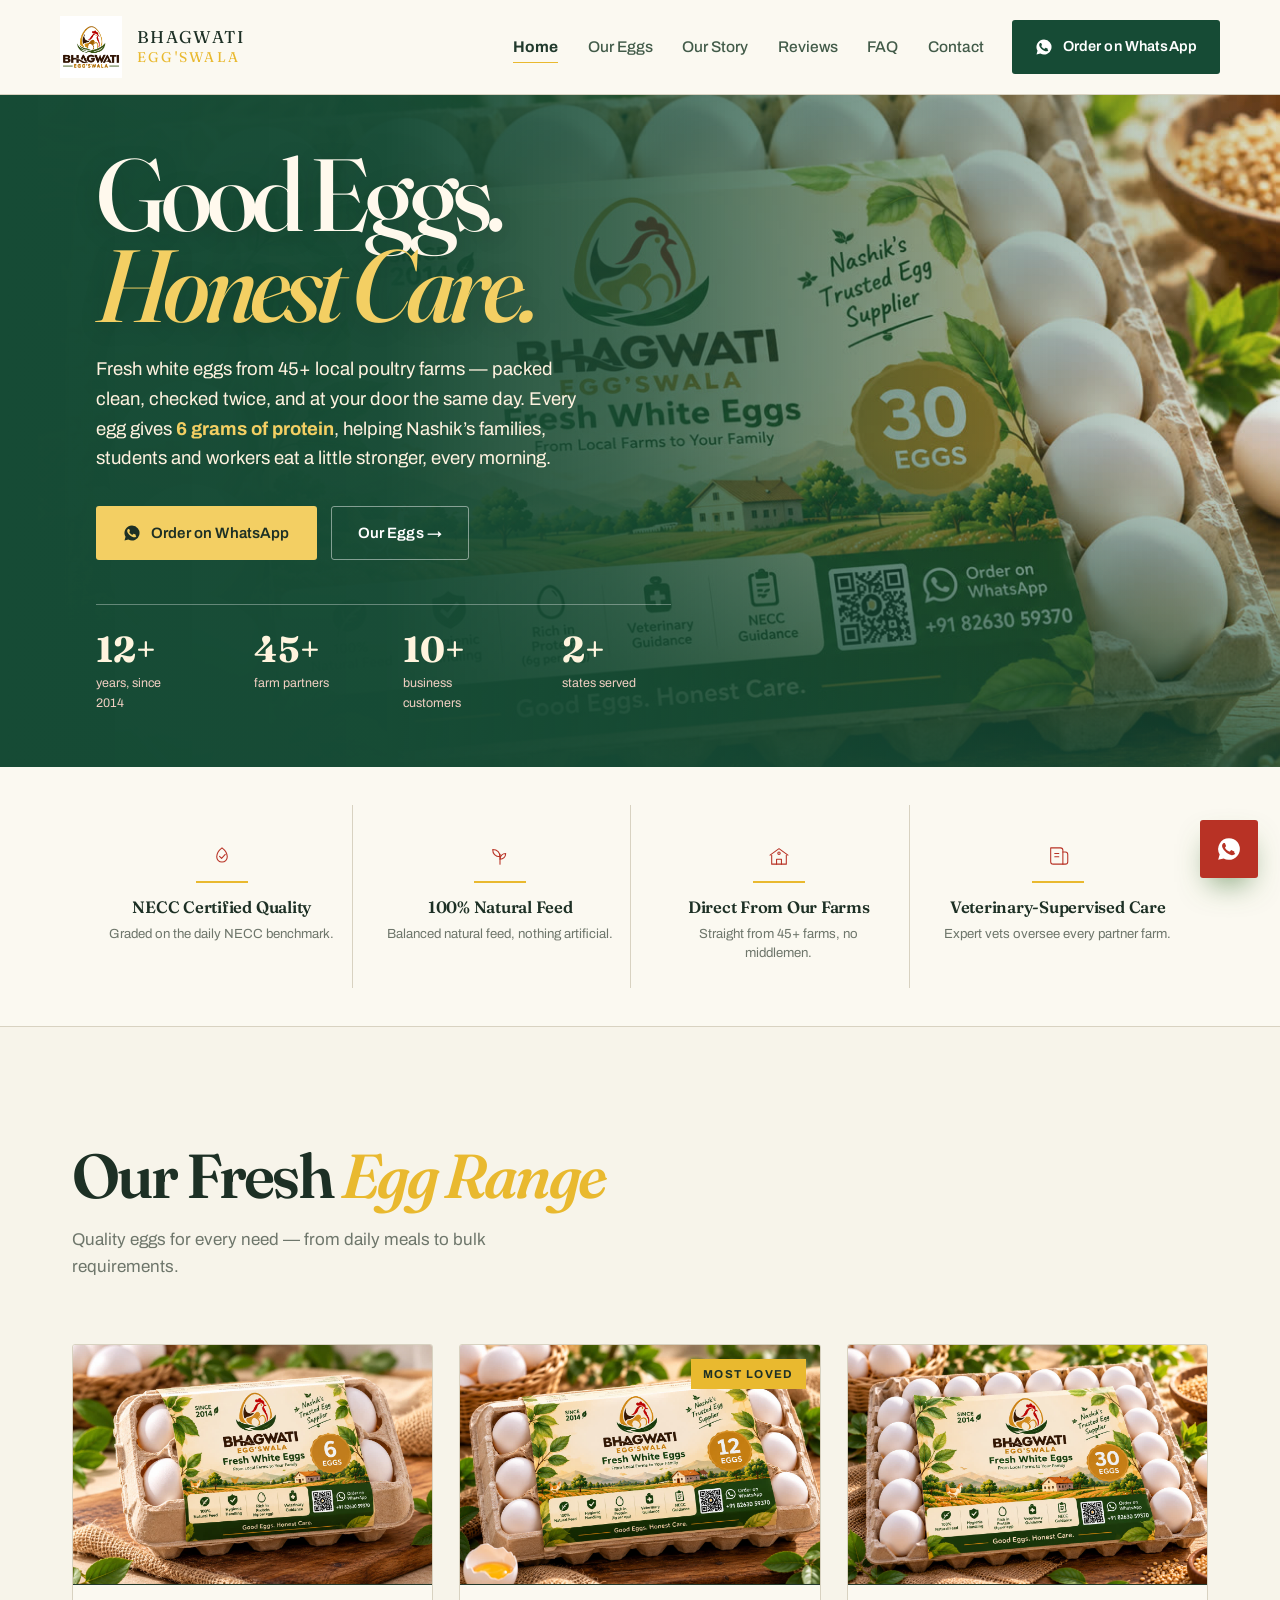
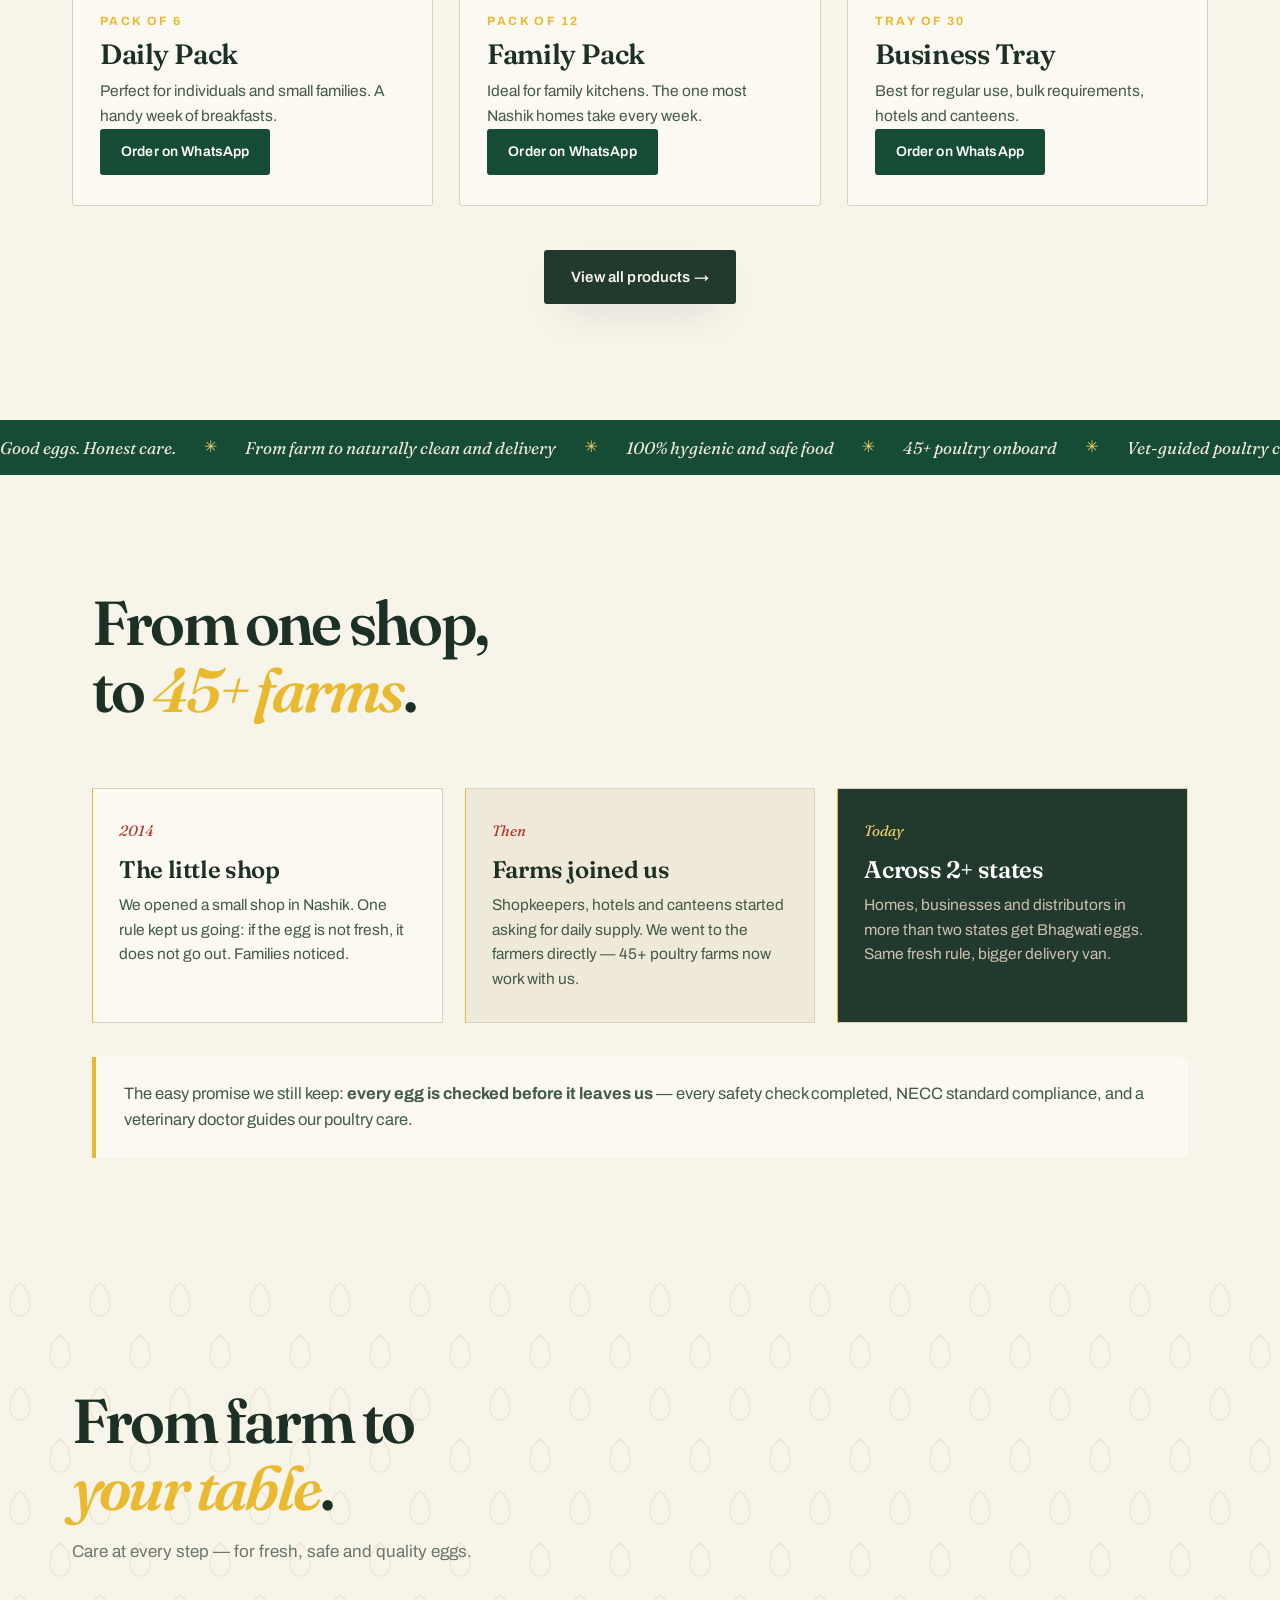
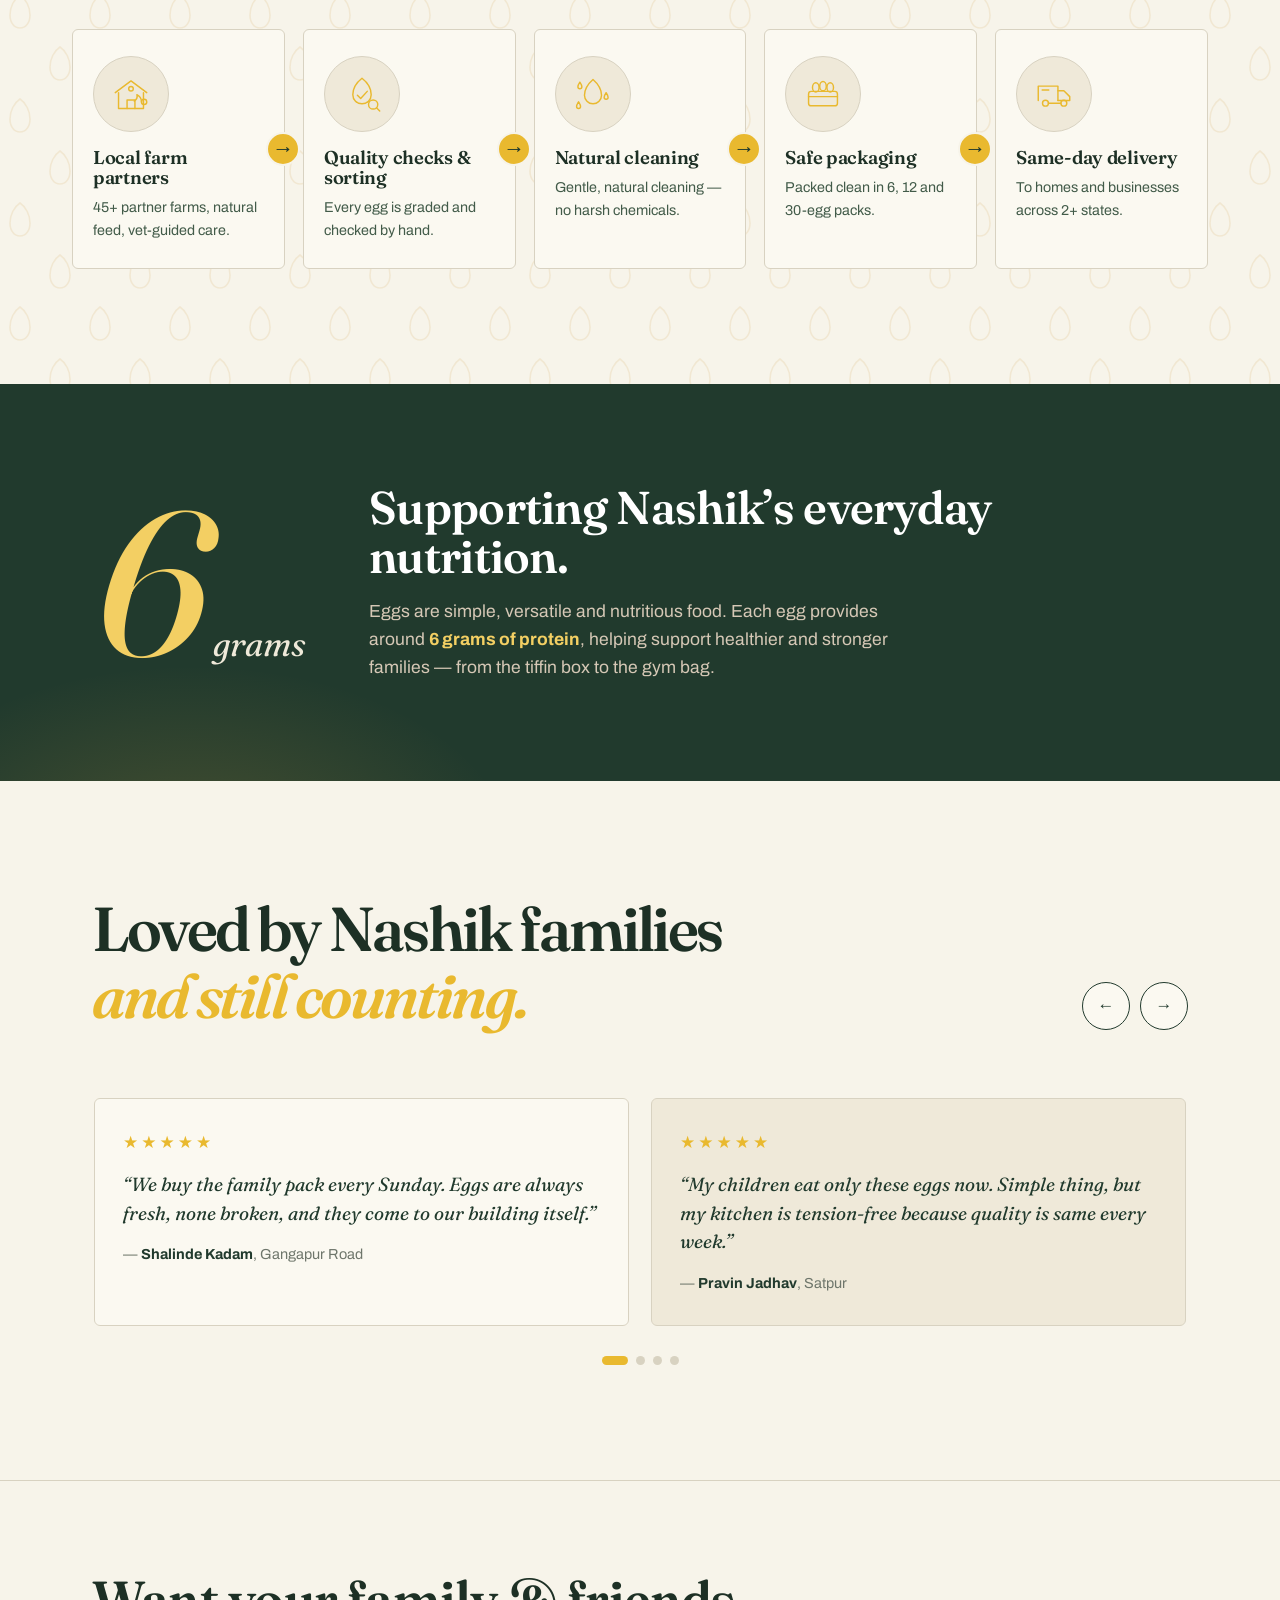
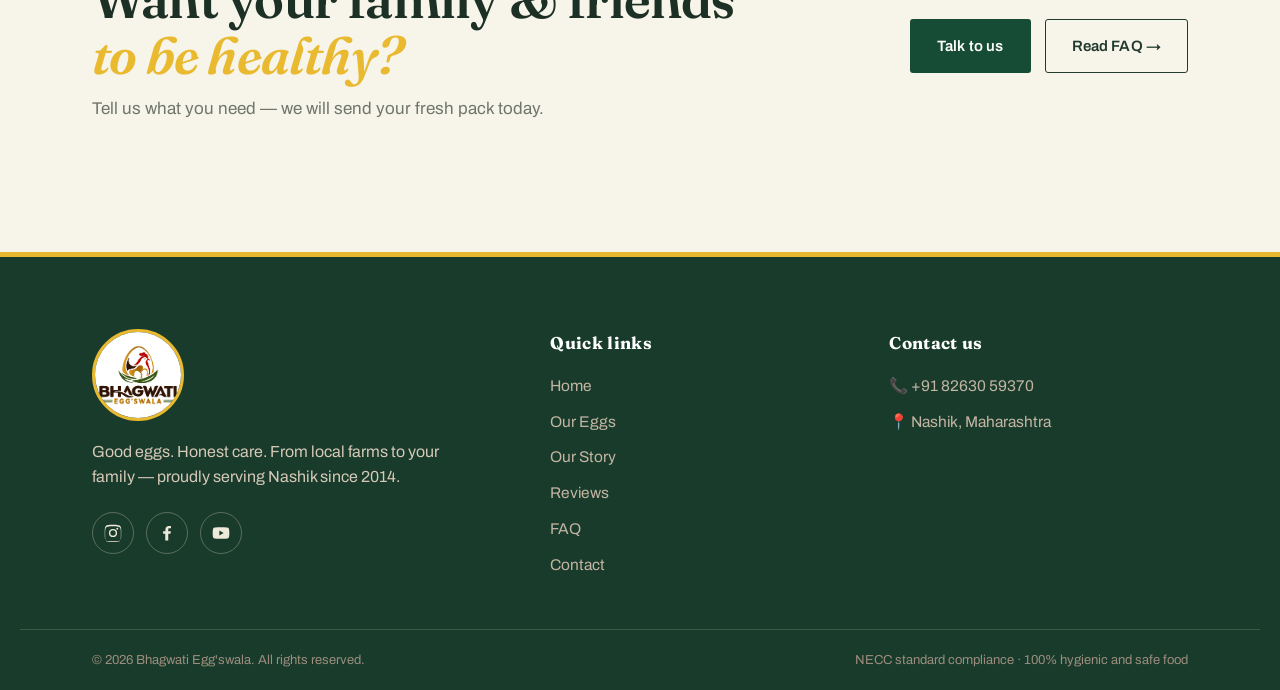
==== commit 4125f9a2: "Remove invalid contact email" ====
--- a/index.html
+++ b/index.html
@@ -356,7 +356,6 @@
     <div class="footer-contact">
       <h4>Contact us</h4>
       <a href="tel:+918263059370">📞 +91 82630 59370</a>
-      <a href="mailto:hello@bhagwatieggswala.in">✉️ hello@bhagwatieggswala.in</a>
       <span>📍 Nashik, Maharashtra</span>
     </div>
   </div>
